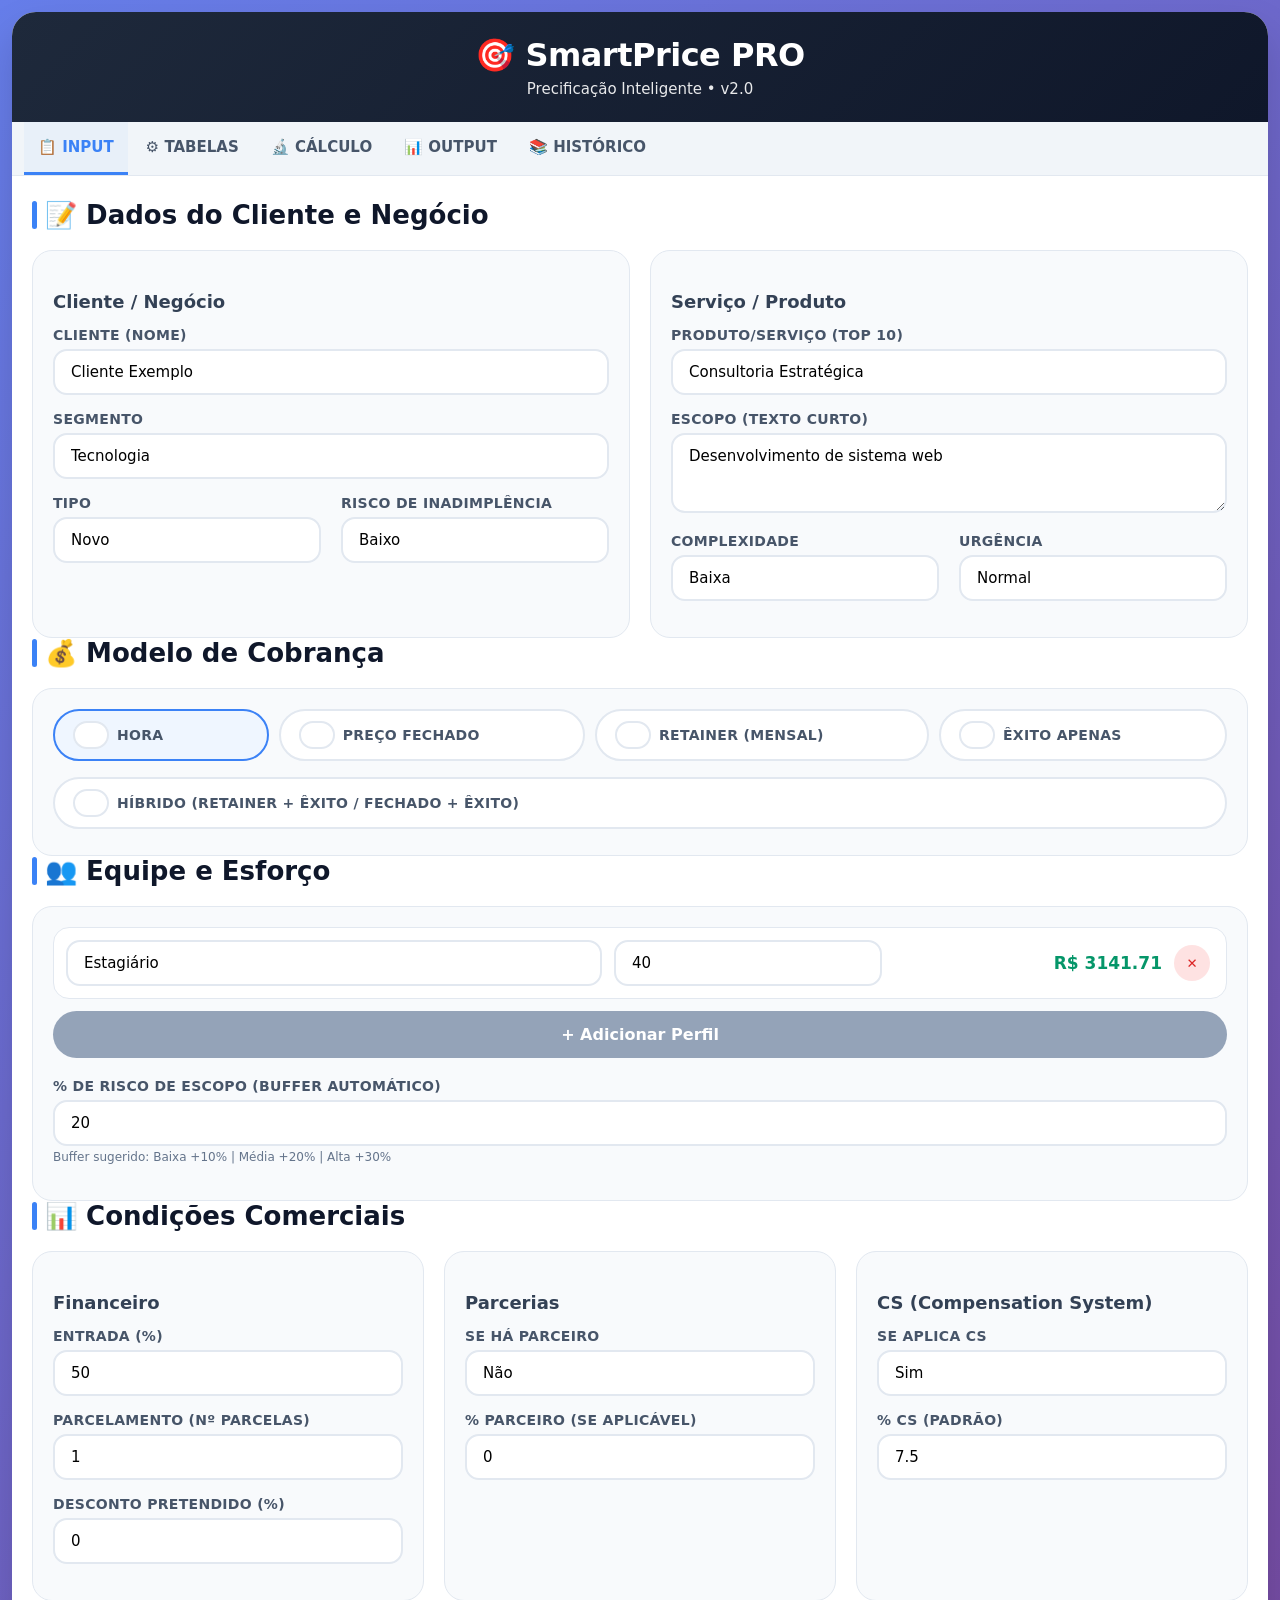
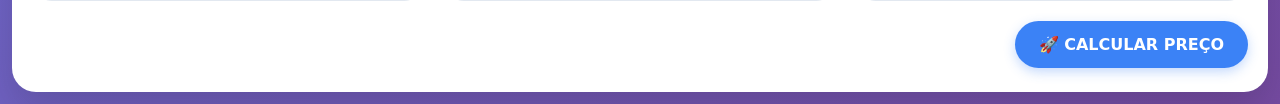
==== tela.html @ 0d385e38 "asasadaf" ====
<!DOCTYPE html>
<html lang="pt-BR">
<head>
    <meta charset="UTF-8">
    <meta name="viewport" content="width=device-width, initial-scale=1.0, maximum-scale=1.0, user-scalable=yes">
    <title>SmartPrice - Precificação Inteligente</title>
    <style>
        * {
            margin: 0;
            padding: 0;
            box-sizing: border-box;
            font-family: 'Segoe UI', Roboto, system-ui, sans-serif;
        }

        body {
            background: linear-gradient(135deg, #667eea 0%, #764ba2 100%);
            min-height: 100vh;
            padding: 12px;
        }

        .container {
            max-width: 1400px;
            margin: 0 auto;
            background: white;
            border-radius: 24px;
            box-shadow: 0 20px 40px rgba(0,0,0,0.15);
            overflow: hidden;
        }

        .header {
            background: linear-gradient(135deg, #1e293b 0%, #0f172a 100%);
            color: white;
            padding: 24px 20px;
            text-align: center;
        }

        .header h1 {
            font-size: clamp(22px, 6vw, 32px);
            font-weight: 700;
            margin-bottom: 6px;
            letter-spacing: -0.5px;
        }

        .header p {
            font-size: clamp(13px, 4vw, 15px);
            opacity: 0.9;
        }

        .tabs {
            display: flex;
            background: #f1f5f9;
            padding: 0 12px;
            gap: 4px;
            overflow-x: auto;
            scrollbar-width: none;
            white-space: nowrap;
            -webkit-overflow-scrolling: touch;
            border-bottom: 1px solid #e2e8f0;
        }

        .tabs::-webkit-scrollbar {
            display: none;
        }

        .tab {
            padding: 16px 14px;
            background: transparent;
            border: none;
            cursor: pointer;
            font-weight: 600;
            color: #475569;
            font-size: clamp(13px, 3.8vw, 15px);
            transition: all 0.2s;
            border-bottom: 3px solid transparent;
            flex: 0 0 auto;
        }

        .tab.active {
            color: #3b82f6;
            border-bottom-color: #3b82f6;
            background: rgba(59, 130, 246, 0.05);
        }

        .tab-content {
            display: none;
            padding: 24px 20px;
        }

        .tab-content.active {
            display: block;
            animation: fade 0.3s ease;
        }

        @keyframes fade {
            from { opacity: 0; transform: translateY(5px); }
            to { opacity: 1; transform: translateY(0); }
        }

        h2 {
            color: #0f172a;
            font-size: clamp(20px, 5.5vw, 26px);
            font-weight: 700;
            margin-bottom: 20px;
            display: flex;
            align-items: center;
            gap: 8px;
        }

        h2::before {
            content: '';
            width: 5px;
            height: 28px;
            background: #3b82f6;
            border-radius: 4px;
            display: inline-block;
        }

        h3 {
            color: #334155;
            font-size: clamp(16px, 4.5vw, 18px);
            font-weight: 600;
            margin: 20px 0 15px;
        }

        .grid-2, .grid-3, .grid-4 {
            display: grid;
            gap: 20px;
        }

        .grid-2 { grid-template-columns: 1fr; }
        .grid-3 { grid-template-columns: 1fr; }
        .grid-4 { grid-template-columns: 1fr; }

        @media (min-width: 640px) {
            .grid-2 { grid-template-columns: repeat(2, 1fr); }
        }
        
        @media (min-width: 768px) {
            .grid-3 { grid-template-columns: repeat(3, 1fr); }
            .grid-4 { grid-template-columns: repeat(4, 1fr); }
        }

        .card {
            background: #f8fafc;
            border-radius: 20px;
            padding: 20px;
            border: 1px solid #e2e8f0;
            transition: all 0.2s;
        }

        .card:hover {
            border-color: #3b82f6;
            box-shadow: 0 4px 12px rgba(0,0,0,0.05);
        }

        .form-group {
            margin-bottom: 16px;
        }

        label {
            display: block;
            margin-bottom: 6px;
            font-weight: 600;
            color: #475569;
            font-size: clamp(12px, 3.5vw, 14px);
            text-transform: uppercase;
            letter-spacing: 0.3px;
        }

        input, select, textarea {
            width: 100%;
            padding: 12px 16px;
            border: 2px solid #e2e8f0;
            border-radius: 14px;
            font-size: clamp(14px, 4vw, 15px);
            background: white;
            transition: all 0.2s;
            -webkit-appearance: none;
        }

        input:focus, select:focus, textarea:focus {
            outline: none;
            border-color: #3b82f6;
            box-shadow: 0 0 0 3px rgba(59, 130, 246, 0.1);
        }

        textarea {
            min-height: 80px;
            resize: vertical;
        }

        .radio-group {
            display: flex;
            flex-direction: column;
            gap: 10px;
        }

        @media (min-width: 480px) {
            .radio-group {
                flex-direction: row;
                flex-wrap: wrap;
            }
        }

        .radio-option {
            background: white;
            border: 2px solid #e2e8f0;
            border-radius: 30px;
            padding: 10px 18px;
            display: flex;
            align-items: center;
            gap: 8px;
            cursor: pointer;
            transition: all 0.2s;
            flex: 1 1 auto;
        }

        .radio-option.selected {
            border-color: #3b82f6;
            background: #eff6ff;
        }

        .radio-option input[type="radio"] {
            width: auto;
            margin: 0;
            accent-color: #3b82f6;
        }

        .btn {
            padding: 14px 24px;
            border: none;
            border-radius: 30px;
            cursor: pointer;
            font-weight: 600;
            font-size: clamp(14px, 4vw, 16px);
            transition: all 0.2s;
            display: inline-flex;
            align-items: center;
            justify-content: center;
            gap: 8px;
            width: 100%;
            margin-bottom: 8px;
        }

        @media (min-width: 480px) {
            .btn {
                width: auto;
                margin-bottom: 0;
            }
        }

        .btn-primary {
            background: #3b82f6;
            color: white;
            box-shadow: 0 4px 12px rgba(59, 130, 246, 0.3);
        }

        .btn-primary:hover {
            background: #2563eb;
            transform: translateY(-2px);
        }

        .btn-secondary {
            background: #94a3b8;
            color: white;
        }

        .btn-success {
            background: #10b981;
            color: white;
        }

        .btn-danger {
            background: #ef4444;
            color: white;
        }

        .btn-warning {
            background: #f59e0b;
            color: white;
        }

        .perfil-row {
            background: white;
            border-radius: 16px;
            padding: 16px;
            margin-bottom: 12px;
            border: 1px solid #e2e8f0;
            display: grid;
            grid-template-columns: 1fr;
            gap: 12px;
            position: relative;
        }

        @media (min-width: 480px) {
            .perfil-row {
                grid-template-columns: 2fr 1fr 1fr 40px;
                align-items: center;
                padding: 12px;
            }
        }

        .perfil-row select,
        .perfil-row input {
            width: 100%;
        }

        .custo-previsto {
            font-weight: 700;
            color: #059669;
            text-align: right;
            font-size: clamp(15px, 4.2vw, 17px);
            padding: 8px 0;
        }

        .remove-btn {
            position: absolute;
            top: 12px;
            right: 12px;
            width: 36px;
            height: 36px;
            border-radius: 18px;
            background: #fee2e2;
            color: #dc2626;
            border: none;
            font-weight: bold;
            cursor: pointer;
        }

        @media (min-width: 480px) {
            .remove-btn {
                position: static;
                width: 36px;
                height: 36px;
            }
        }

        .price-grid {
            display: grid;
            grid-template-columns: 1fr;
            gap: 16px;
            margin: 20px 0;
        }

        @media (min-width: 480px) {
            .price-grid {
                grid-template-columns: repeat(3, 1fr);
            }
        }

        .price-box {
            background: linear-gradient(135deg, #f8fafc 0%, #f1f5f9 100%);
            border-radius: 20px;
            padding: 24px 16px;
            text-align: center;
            border: 1px solid #e2e8f0;
            position: relative;
            overflow: hidden;
        }

        .price-box::before {
            content: '';
            position: absolute;
            top: 0;
            left: 0;
            right: 0;
            height: 4px;
        }

        .price-box.piso::before { background: #ef4444; }
        .price-box.alvo::before { background: #3b82f6; }
        .price-box.premium::before { background: #f59e0b; }

        .price-box h4 {
            color: #64748b;
            font-size: clamp(13px, 3.8vw, 15px);
            text-transform: uppercase;
            letter-spacing: 1px;
            margin-bottom: 12px;
        }

        .price-box .price {
            font-size: clamp(28px, 7vw, 38px);
            font-weight: 800;
            color: #0f172a;
            line-height: 1.2;
        }

        .alert {
            padding: 14px 16px;
            border-radius: 14px;
            margin-bottom: 12px;
            font-weight: 500;
            font-size: clamp(13px, 3.8vw, 14px);
            display: flex;
            align-items: center;
            gap: 10px;
        }

        .alert-critical {
            background: #fee2e2;
            color: #b91c1c;
            border-left: 4px solid #dc2626;
        }

        .alert-warning {
            background: #ffedd5;
            color: #9a3412;
            border-left: 4px solid #f97316;
        }

        .alert-success {
            background: #dcfce7;
            color: #166534;
            border-left: 4px solid #22c55e;
        }

        .table-responsive {
            overflow-x: auto;
            margin: 0 -4px;
            padding: 4px;
            -webkit-overflow-scrolling: touch;
        }

        table {
            width: 100%;
            border-collapse: collapse;
            background: white;
            border-radius: 16px;
            overflow: hidden;
            box-shadow: 0 2px 8px rgba(0,0,0,0.05);
        }

        th {
            background: #1e293b;
            color: white;
            padding: 14px 12px;
            font-weight: 600;
            font-size: clamp(12px, 3.5vw, 14px);
            text-align: left;
        }

        td {
            padding: 12px;
            border-bottom: 1px solid #e2e8f0;
            font-size: clamp(13px, 3.8vw, 14px);
        }

        .badge {
            display: inline-block;
            padding: 4px 10px;
            border-radius: 30px;
            font-size: 11px;
            font-weight: 700;
            text-transform: uppercase;
        }

        .badge-success { background: #d1fae5; color: #065f46; }
        .badge-warning { background: #fed7aa; color: #92400e; }
        .badge-danger { background: #fee2e2; color: #b91c1c; }

        .modal {
            display: none;
            position: fixed;
            top: 0;
            left: 0;
            width: 100%;
            height: 100%;
            background: rgba(0,0,0,0.5);
            z-index: 1000;
            justify-content: center;
            align-items: center;
            padding: 16px;
        }

        .modal.active {
            display: flex;
        }

        .modal-content {
            background: white;
            border-radius: 24px;
            padding: 24px;
            max-width: 500px;
            width: 100%;
            max-height: 90vh;
            overflow-y: auto;
        }

        .modal-header {
            display: flex;
            justify-content: space-between;
            align-items: center;
            margin-bottom: 20px;
        }

        .modal-close {
            background: none;
            border: none;
            font-size: 28px;
            cursor: pointer;
            color: #64748b;
        }

        .historico-item {
            background: #f8fafc;
            border-radius: 16px;
            padding: 16px;
            margin-bottom: 12px;
            border: 1px solid #e2e8f0;
            cursor: pointer;
            transition: all 0.2s;
        }

        .historico-item:hover {
            border-color: #3b82f6;
            transform: translateX(4px);
        }

        .historico-header {
            display: flex;
            justify-content: space-between;
            align-items: center;
            margin-bottom: 12px;
            flex-wrap: wrap;
            gap: 8px;
        }

        .historico-titulo {
            font-weight: 700;
            font-size: clamp(15px, 4.2vw, 17px);
            color: #0f172a;
        }

        .historico-acoes {
            display: flex;
            gap: 6px;
        }

        .historico-acoes button {
            width: 36px;
            height: 36px;
            border-radius: 18px;
            border: none;
            cursor: pointer;
            font-size: 16px;
        }

        .button-group {
            display: flex;
            flex-direction: column;
            gap: 10px;
            margin-top: 20px;
        }

        @media (min-width: 480px) {
            .button-group {
                flex-direction: row;
                justify-content: flex-end;
            }
        }

        .info-text {
            color: #64748b;
            font-size: 12px;
            margin-top: 4px;
        }

        .mt-4 { margin-top: 20px; }
        .mb-2 { margin-bottom: 10px; }
        .text-center { text-align: center; }
        .text-right { text-align: right; }
    </style>
</head>
<body>
    <div class="container">
        <div class="header">
            <h1>🎯 SmartPrice PRO</h1>
            <p>Precificação Inteligente • v2.0</p>
        </div>

        <div class="tabs">
            <button class="tab active" onclick="showTab('input')">📋 INPUT</button>
            <button class="tab" onclick="showTab('tabelas')">⚙️ TABELAS</button>
            <button class="tab" onclick="showTab('calculo')">🔬 CÁLCULO</button>
            <button class="tab" onclick="showTab('output')">📊 OUTPUT</button>
            <button class="tab" onclick="showTab('historico')">📚 HISTÓRICO</button>
        </div>

        <!-- ABA 1 - INPUT (exatamente como solicitado) -->
        <div id="input" class="tab-content active">
            <h2>📝 Dados do Cliente e Negócio</h2>
            
            <div class="grid-2">
                <div class="card">
                    <h3>Cliente / Negócio</h3>
                    <div class="form-group">
                        <label>Cliente (nome)</label>
                        <input type="text" id="cliente" placeholder="Ex: Empresa XYZ" value="Cliente Exemplo">
                    </div>
                    <div class="form-group">
                        <label>Segmento</label>
                        <select id="segmento">
                            <option value="tecnologia">Tecnologia</option>
                            <option value="varejo">Varejo</option>
                            <option value="industria">Indústria</option>
                            <option value="servicos">Serviços</option>
                            <option value="saude">Saúde</option>
                            <option value="educacao">Educação</option>
                            <option value="financeiro">Financeiro</option>
                            <option value="consultoria">Consultoria</option>
                            <option value="marketing">Marketing</option>
                            <option value="outros">Outros</option>
                        </select>
                    </div>
                    <div class="grid-2">
                        <div class="form-group">
                            <label>Tipo</label>
                            <select id="tipo">
                                <option value="novo">Novo</option>
                                <option value="recorrente">Recorrente</option>
                                <option value="indicacao">Indicação</option>
                            </select>
                        </div>
                        <div class="form-group">
                            <label>Risco de inadimplência</label>
                            <select id="risco">
                                <option value="baixo">Baixo</option>
                                <option value="medio">Médio</option>
                                <option value="alto">Alto</option>
                            </select>
                        </div>
                    </div>
                </div>

                <div class="card">
                    <h3>Serviço / Produto</h3>
                    <div class="form-group">
                        <label>Produto/serviço (Top 10)</label>
                        <select id="produto">
                            <option value="consultoria">Consultoria Estratégica</option>
                            <option value="desenvolvimento">Desenvolvimento de Software</option>
                            <option value="design">Design UX/UI</option>
                            <option value="marketing">Marketing Digital</option>
                            <option value="suporte">Suporte Técnico</option>
                            <option value="treinamento">Treinamento</option>
                            <option value="implementacao">Implementação</option>
                            <option value="manutencao">Manutenção</option>
                            <option value="analise">Análise de Dados</option>
                            <option value="cloud">Cloud Computing</option>
                        </select>
                    </div>
                    <div class="form-group">
                        <label>Escopo (texto curto)</label>
                        <textarea id="escopo" rows="2" placeholder="Descreva o escopo do serviço...">Desenvolvimento de sistema web</textarea>
                    </div>
                    <div class="grid-2">
                        <div class="form-group">
                            <label>Complexidade</label>
                            <select id="complexidade">
                                <option value="baixa">Baixa</option>
                                <option value="media">Média</option>
                                <option value="alta">Alta</option>
                            </select>
                        </div>
                        <div class="form-group">
                            <label>Urgência</label>
                            <select id="urgencia">
                                <option value="normal">Normal</option>
                                <option value="urgente">Urgente</option>
                            </select>
                        </div>
                    </div>
                </div>
            </div>

            <h2>💰 Modelo de Cobrança</h2>
            <div class="card">
                <div class="radio-group" id="modeloCobranca">
                    <label class="radio-option selected">
                        <input type="radio" name="cobranca" value="hora" checked> Hora
                    </label>
                    <label class="radio-option">
                        <input type="radio" name="cobranca" value="fechado"> Preço fechado
                    </label>
                    <label class="radio-option">
                        <input type="radio" name="cobranca" value="retainer"> Retainer (mensal)
                    </label>
                    <label class="radio-option">
                        <input type="radio" name="cobranca" value="exito"> Êxito apenas
                    </label>
                    <label class="radio-option">
                        <input type="radio" name="cobranca" value="hibrido"> Híbrido (Retainer + Êxito / Fechado + Êxito)
                    </label>
                </div>
            </div>

            <h2>👥 Equipe e Esforço</h2>
            <div class="card">
                <div id="perfis-container"></div>
                <button class="btn btn-secondary" onclick="adicionarPerfil()" style="width: 100%;">+ Adicionar Perfil</button>
                
                <div class="form-group mt-4">
                    <label>% de risco de escopo (buffer automático)</label>
                    <input type="number" id="riscoEscopo" value="20" min="0" max="100" step="1">
                    <div class="info-text">Buffer sugerido: Baixa +10% | Média +20% | Alta +30%</div>
                </div>
            </div>

            <h2>📊 Condições Comerciais</h2>
            <div class="grid-3">
                <div class="card">
                    <h3>Financeiro</h3>
                    <div class="form-group">
                        <label>Entrada (%)</label>
                        <input type="number" id="entrada" value="50" min="0" max="100" step="1">
                    </div>
                    <div class="form-group">
                        <label>Parcelamento (nº parcelas)</label>
                        <input type="number" id="parcelas" value="1" min="1" max="24" step="1">
                    </div>
                    <div class="form-group">
                        <label>Desconto pretendido (%)</label>
                        <input type="number" id="desconto" value="0" min="0" max="30" step="0.5">
                    </div>
                </div>

                <div class="card">
                    <h3>Parcerias</h3>
                    <div class="form-group">
                        <label>Se há parceiro</label>
                        <select id="parceiro">
                            <option value="nao">Não</option>
                            <option value="sim">Sim</option>
                        </select>
                    </div>
                    <div class="form-group">
                        <label>% parceiro (se aplicável)</label>
                        <input type="number" id="percParceiro" value="0" min="0" max="50" step="0.5">
                    </div>
                </div>

                <div class="card">
                    <h3>CS (Compensation System)</h3>
                    <div class="form-group">
                        <label>Se aplica CS</label>
                        <select id="aplicaCS">
                            <option value="sim">Sim</option>
                            <option value="nao">Não</option>
                        </select>
                    </div>
                    <div class="form-group">
                        <label>% CS (padrão)</label>
                        <input type="number" id="percCS" value="7.5" min="0" max="20" step="0.1">
                    </div>
                </div>
            </div>

            <div class="button-group">
                <button class="btn btn-primary" onclick="calcular()">🚀 CALCULAR PREÇO</button>
            </div>
        </div>

        <!-- ABA 2 - TABELAS (parâmetros) -->
        <div id="tabelas" class="tab-content">
            <h2>⚙️ Parâmetros da Planilha</h2>
            
            <h3>1) Custo-hora por perfil (fully loaded)</h3>
            <div class="table-responsive">
                <table>
                    <thead>
                        <tr>
                            <th>Perfil</th>
                            <th>Salário</th>
                            <th>Encargos (72%)</th>
                            <th>Benefícios</th>
                            <th>Total Mensal</th>
                            <th>Horas Prod.</th>
                            <th>Overhead/h</th>
                            <th>Custo/hora</th>
                        </tr>
                    </thead>
                    <tbody>
                        <tr>
                            <td>Estagiário</td>
                            <td><input type="number" id="salarioEstag" value="1800" step="100" style="width: 85px;"></td>
                            <td id="encargosEstag">1296</td>
                            <td><input type="number" id="beneficiosEstag" value="400" step="50" style="width: 70px;"></td>
                            <td id="totalMensalEstag">3496</td>
                            <td><input type="number" id="horasEstag" value="140" step="5" style="width: 70px;"></td>
                            <td id="overheadHoraEstag">0</td>
                            <td id="custoHoraEstag">24.97</td>
                        </tr>
                        <tr>
                            <td>Júnior</td>
                            <td><input type="number" id="salarioJr" value="3500" step="100" style="width: 85px;"></td>
                            <td id="encargosJr">2520</td>
                            <td><input type="number" id="beneficiosJr" value="600" step="50" style="width: 70px;"></td>
                            <td id="totalMensalJr">6620</td>
                            <td><input type="number" id="horasJr" value="140" step="5" style="width: 70px;"></td>
                            <td id="overheadHoraJr">0</td>
                            <td id="custoHoraJr">47.29</td>
                        </tr>
                        <tr>
                            <td>Pleno</td>
                            <td><input type="number" id="salarioPl" value="6500" step="100" style="width: 85px;"></td>
                            <td id="encargosPl">4680</td>
                            <td><input type="number" id="beneficiosPl" value="800" step="50" style="width: 70px;"></td>
                            <td id="totalMensalPl">11980</td>
                            <td><input type="number" id="horasPl" value="140" step="5" style="width: 70px;"></td>
                            <td id="overheadHoraPl">0</td>
                            <td id="custoHoraPl">85.57</td>
                        </tr>
                        <tr>
                            <td>Sênior</td>
                            <td><input type="number" id="salarioSr" value="10000" step="100" style="width: 85px;"></td>
                            <td id="encargosSr">7200</td>
                            <td><input type="number" id="beneficiosSr" value="1000" step="50" style="width: 70px;"></td>
                            <td id="totalMensalSr">18200</td>
                            <td><input type="number" id="horasSr" value="140" step="5" style="width: 70px;"></td>
                            <td id="overheadHoraSr">0</td>
                            <td id="custoHoraSr">130.00</td>
                        </tr>
                        <tr>
                            <td>Coordenador</td>
                            <td><input type="number" id="salarioCoord" value="14000" step="100" style="width: 85px;"></td>
                            <td id="encargosCoord">10080</td>
                            <td><input type="number" id="beneficiosCoord" value="1200" step="50" style="width: 70px;"></td>
                            <td id="totalMensalCoord">25280</td>
                            <td><input type="number" id="horasCoord" value="140" step="5" style="width: 70px;"></td>
                            <td id="overheadHoraCoord">0</td>
                            <td id="custoHoraCoord">180.57</td>
                        </tr>
                        <tr>
                            <td>Sócio</td>
                            <td><input type="number" id="salarioSocio" value="20000" step="100" style="width: 85px;"></td>
                            <td id="encargosSocio">14400</td>
                            <td><input type="number" id="beneficiosSocio" value="1500" step="50" style="width: 70px;"></td>
                            <td id="totalMensalSocio">35900</td>
                            <td><input type="number" id="horasSocio" value="140" step="5" style="width: 70px;"></td>
                            <td id="overheadHoraSocio">0</td>
                            <td id="custoHoraSocio">256.43</td>
                        </tr>
                    </tbody>
                </table>
            </div>

            <div class="grid-2">
                <div class="card">
                    <h3>2) Margens-alvo por tipo de cobrança</h3>
                    <table>
                        <tr><td>Hora</td><td><input type="number" id="margemHora" value="55" min="30" max="80" step="1">%</td></tr>
                        <tr><td>Preço fechado</td><td><input type="number" id="margemFechado" value="47" min="30" max="80" step="1">%</td></tr>
                        <tr><td>Retainer (mensal)</td><td><input type="number" id="margemRetainer" value="52" min="30" max="80" step="1">%</td></tr>
                        <tr><td>Êxito apenas</td><td><input type="number" id="margemExito" value="65" min="40" max="90" step="1">%</td></tr>
                        <tr><td>Híbrido</td><td><input type="number" id="margemHibrido" value="50" min="30" max="80" step="1">%</td></tr>
                    </table>
                </div>

                <div class="card">
                    <h3>3) Impostos / taxas</h3>
                    <div class="form-group">
                        <label>Regime tributário</label>
                        <select id="regimeTributario">
                            <option value="lucro_presumido">Lucro Presumido</option>
                            <option value="lucro_real">Lucro Real</option>
                            <option value="simples">Simples Nacional</option>
                        </select>
                    </div>
                    <div class="form-group">
                        <label>% médio de impostos sobre receita</label>
                        <input type="number" id="impostos" value="11.33" step="0.01">
                    </div>
                    <div class="form-group">
                        <label>Taxa de parcelamento (% ao mês)</label>
                        <input type="number" id="taxaParcelamento" value="1" step="0.1">
                    </div>
                </div>
            </div>

            <div class="grid-2">
                <div class="card">
                    <h3>4) CS (Compensation System)</h3>
                    <div class="form-group">
                        <label>Percentual padrão CS</label>
                        <input type="number" id="csPadrao" value="7.5" step="0.1">%
                    </div>
                    <div class="form-group">
                        <label>Base do CS</label>
                        <select id="baseCS">
                            <option value="liquido">Somente sobre recebimento líquido</option>
                            <option value="bruto">Sobre valor bruto</option>
                        </select>
                    </div>
                </div>

                <div class="card">
                    <h3>5) Buffers automáticos</h3>
                    <div class="grid-2">
                        <div>
                            <label>Complexidade Baixa</label>
                            <input type="number" id="bufferBaixa" value="10" step="1">%
                        </div>
                        <div>
                            <label>Complexidade Média</label>
                            <input type="number" id="bufferMedia" value="20" step="1">%
                        </div>
                        <div>
                            <label>Complexidade Alta</label>
                            <input type="number" id="bufferAlta" value="30" step="1">%
                        </div>
                        <div>
                            <label>Urgência Normal</label>
                            <input type="number" id="bufferNormal" value="0" step="1">%
                        </div>
                        <div>
                            <label>Urgência Urgente</label>
                            <input type="number" id="bufferUrgente" value="20" step="1">%
                        </div>
                    </div>
                </div>
            </div>

            <div class="card">
                <h3>Overhead</h3>
                <div class="grid-2">
                    <div class="form-group">
                        <label>Overhead mensal total (R$)</label>
                        <input type="number" id="overheadTotal" value="45000" step="1000">
                    </div>
                    <div class="form-group">
                        <label>Total horas produtivas/mês</label>
                        <input type="number" id="horasTotais" value="840" step="10">
                    </div>
                </div>
                <div class="info-text">Overhead por hora: R$ <span id="overheadPorHora">53.57</span></div>
            </div>
        </div>

        <!-- ABA 3 - CÁLCULO (memória transparente) -->
        <div id="calculo" class="tab-content">
            <h2>🔬 Memória de Cálculo</h2>
            
            <div class="table-responsive">
                <table>
                    <thead>
                        <tr>
                            <th>Perfil</th>
                            <th>Horas</th>
                            <th>Custo/h</th>
                            <th>Subtotal</th>
                            <th>Buffer</th>
                            <th>Total c/ buffer</th>
                        </tr>
                    </thead>
                    <tbody id="corpo-calculo"></tbody>
                    <tfoot>
                        <tr>
                            <td colspan="5"><strong>Total Mão de Obra</strong></td>
                            <td id="total-mao-obra">R$ 0,00</td>
                        </tr>
                        <tr>
                            <td colspan="5"><strong>Overhead</strong></td>
                            <td id="total-overhead">R$ 0,00</td>
                        </tr>
                        <tr>
                            <td colspan="5"><strong>Subtotal</strong></td>
                            <td id="subtotal-geral">R$ 0,00</td>
                        </tr>
                    </tfoot>
                </table>
            </div>

            <div class="card mt-4">
                <h3>Composição do Preço</h3>
                <table>
                    <tr><td>Custo total (MO + Overhead):</td><td id="composicao-custo">R$ 0,00</td></tr>
                    <tr><td>Impostos (11.33%):</td><td id="composicao-impostos">R$ 0,00</td></tr>
                    <tr><td>CS (7.5%):</td><td id="composicao-cs">R$ 0,00</td></tr>
                    <tr><td>Parceiro (0%):</td><td id="composicao-parceiro">R$ 0,00</td></tr>
                    <tr><td><strong>Base de Cálculo:</strong></td><td id="composicao-base">R$ 0,00</td></tr>
                    <tr><td>Margem Alvo (55%):</td><td id="composicao-margem">R$ 0,00</td></tr>
                </table>
            </div>
        </div>

        <!-- ABA 4 - OUTPUT (resultados e alertas) -->
        <div id="output" class="tab-content">
            <h2>📊 Resultado da Proposta</h2>
            
            <div class="price-grid">
                <div class="price-box piso">
                    <h4>PREÇO PISO</h4>
                    <div class="price" id="preco-piso">R$ 0,00</div>
                    <small>Não vender abaixo</small>
                </div>
                <div class="price-box alvo">
                    <h4>PREÇO ALVO</h4>
                    <div class="price" id="preco-alvo">R$ 0,00</div>
                    <small>Recomendado</small>
                </div>
                <div class="price-box premium">
                    <h4>PREÇO PREMIUM</h4>
                    <div class="price" id="preco-premium">R$ 0,00</div>
                    <small>Valor/urgência/risco</small>
                </div>
            </div>

            <div class="grid-2">
                <div class="card">
                    <h3>Detalhamento</h3>
                    <table>
                        <tr><td>Custo total estimado:</td><td id="output-custo">R$ 0,00</td></tr>
                        <tr><td>Impostos estimados:</td><td id="output-impostos">R$ 0,00</td></tr>
                        <tr><td>CS estimado:</td><td id="output-cs">R$ 0,00</td></tr>
                        <tr><td>Margem (R$):</td><td id="output-margem-valor">R$ 0,00</td></tr>
                        <tr><td>Margem (%):</td><td id="output-margem-pct">0%</td></tr>
                    </table>
                </div>

                <div class="card">
                    <h3>Parcelamento / Regras</h3>
                    <table>
                        <tr><td>Entrada (50%):</td><td id="output-entrada">R$ 0,00</td></tr>
                        <tr><td>Parcelas:</td><td id="output-parcelas">1x R$ 0,00</td></tr>
                        <tr><td>Total c/ juros (1% a.m.):</td><td id="output-total-juros">R$ 0,00</td></tr>
                    </table>
                </div>
            </div>

            <div class="card">
                <h3>⚠️ Alertas Automáticos</h3>
                <div id="alertas-container"></div>
            </div>

            <div class="button-group">
                <button class="btn btn-success" onclick="salvarHistorico()">💾 Salvar no Histórico</button>
            </div>
        </div>

        <!-- ABA 5 - HISTÓRICO -->
        <div id="historico" class="tab-content">
            <h2>📚 Histórico de Simulações</h2>
            
            <div class="card">
                <div class="grid-2">
                    <div class="form-group">
                        <label>Filtrar por cliente</label>
                        <input type="text" id="filtroCliente" placeholder="Digite o nome...">
                    </div>
                    <div class="form-group">
                        <label>Ordenar por</label>
                        <select id="ordenarPor">
                            <option value="data">Data</option>
                            <option value="cliente">Cliente</option>
                            <option value="preco">Preço</option>
                            <option value="margem">Margem</option>
                        </select>
                    </div>
                </div>
                
                <div id="historico-lista"></div>
                
                <div class="button-group">
                    <button class="btn btn-secondary" onclick="exportarHistorico()">📤 Exportar Histórico</button>
                </div>
            </div>
        </div>
    </div>

    <!-- Modal de Edição -->
    <div id="modalEdicao" class="modal">
        <div class="modal-content">
            <div class="modal-header">
                <h3>Opções da Simulação</h3>
                <button class="modal-close" onclick="fecharModal()">&times;</button>
            </div>
            <div class="modal-body" id="modal-conteudo"></div>
        </div>
    </div>

<script>
    // ========== SISTEMA DE PRECIFICAÇÃO ==========
    // Conforme regras de negócio do cliente
    
    let historico = JSON.parse(localStorage.getItem('historicoSmartPrice') || '[]');
    let indiceEditando = -1; // Índice real do item em edição

    // Funções de UI
    function showTab(tabName) {
        document.querySelectorAll('.tab').forEach(tab => tab.classList.remove('active'));
        document.querySelectorAll('.tab-content').forEach(content => content.classList.remove('active'));
        
        document.querySelector(`[onclick="showTab('${tabName}')"]`).classList.add('active');
        document.getElementById(tabName).classList.add('active');
        
        if (tabName === 'historico') atualizarHistorico();
        window.scrollTo({ top: 0, behavior: 'smooth' });
    }

    // Gerenciamento de Perfis
    function adicionarPerfil() {
        const container = document.getElementById('perfis-container');
        const div = document.createElement('div');
        div.className = 'perfil-row';
        div.innerHTML = `
            <select class="perfil">
                <option value="estag">Estagiário</option>
                <option value="jr">Júnior</option>
                <option value="pl">Pleno</option>
                <option value="sr">Sênior</option>
                <option value="coord">Coordenador</option>
                <option value="socio">Sócio</option>
            </select>
            <input type="number" class="horas" value="40" min="0" step="1" placeholder="Horas">
            <span class="custo-previsto">R$ 0,00</span>
            <button class="remove-btn" onclick="removerPerfil(this)">✕</button>
        `;
        container.appendChild(div);
        atualizarCustoPrevisto(div);
        
        div.querySelector('.horas').addEventListener('input', () => atualizarCustoPrevisto(div));
        div.querySelector('.perfil').addEventListener('change', () => atualizarCustoPrevisto(div));
    }

    function removerPerfil(botao) {
        if (document.querySelectorAll('.perfil-row').length > 1) {
            botao.parentElement.remove();
        } else {
            alert('Mantenha pelo menos um perfil na equipe');
        }
    }

    // Cálculo de custos
    function getCustoHora(perfil) {
        const salario = parseFloat(document.getElementById(`salario${perfil}`)?.value) || 0;
        const beneficios = parseFloat(document.getElementById(`beneficios${perfil}`)?.value) || 0;
        const horas = parseFloat(document.getElementById(`horas${perfil}`)?.value) || 140;
        
        const encargos = salario * 0.72;
        const custoTotalMensal = salario + encargos + beneficios;
        
        const overheadTotal = parseFloat(document.getElementById('overheadTotal')?.value) || 45000;
        const horasTotais = parseFloat(document.getElementById('horasTotais')?.value) || 840;
        const overheadHora = overheadTotal / horasTotais;
        
        return (custoTotalMensal / horas) + overheadHora;
    }

    function atualizarCustoPrevisto(div) {
        const select = div.querySelector('.perfil');
        const horas = parseFloat(div.querySelector('.horas').value) || 0;
        const perfil = select.value;
        
        const perfilId = perfil.charAt(0).toUpperCase() + perfil.slice(1);
        const custoHora = getCustoHora(perfilId);
        const custoTotal = custoHora * horas;
        
        div.querySelector('.custo-previsto').textContent = `R$ ${custoTotal.toFixed(2)}`;
    }

    function calcularBuffer() {
        const complexidade = document.getElementById('complexidade').value;
        const urgencia = document.getElementById('urgencia').value;
        
        const buffers = {
            complexidade: {
                baixa: parseFloat(document.getElementById('bufferBaixa')?.value) || 10,
                media: parseFloat(document.getElementById('bufferMedia')?.value) || 20,
                alta: parseFloat(document.getElementById('bufferAlta')?.value) || 30
            },
            urgencia: {
                normal: parseFloat(document.getElementById('bufferNormal')?.value) || 0,
                urgente: parseFloat(document.getElementById('bufferUrgente')?.value) || 20
            }
        };
        
        return (buffers.complexidade[complexidade] + buffers.urgencia[urgencia]) / 100;
    }

    function coletarDadosInput() {
        const perfis = document.querySelectorAll('.perfil-row');
        const perfisData = [];
        
        perfis.forEach(perfil => {
            const select = perfil.querySelector('.perfil');
            const horas = parseFloat(perfil.querySelector('.horas').value) || 0;
            
            if (horas > 0) {
                perfisData.push({
                    perfil: select.value,
                    perfilNome: select.options[select.selectedIndex].text,
                    horas: horas
                });
            }
        });

        return {
            cliente: document.getElementById('cliente').value,
            segmento: document.getElementById('segmento').value,
            tipo: document.getElementById('tipo').value,
            risco: document.getElementById('risco').value,
            produto: document.getElementById('produto').value,
            escopo: document.getElementById('escopo').value,
            complexidade: document.getElementById('complexidade').value,
            urgencia: document.getElementById('urgencia').value,
            cobranca: document.querySelector('input[name="cobranca"]:checked')?.value || 'hora',
            perfis: perfisData,
            riscoEscopo: parseFloat(document.getElementById('riscoEscopo').value) || 20,
            entrada: parseFloat(document.getElementById('entrada').value) || 50,
            parcelas: parseInt(document.getElementById('parcelas').value) || 1,
            desconto: parseFloat(document.getElementById('desconto').value) || 0,
            parceiro: document.getElementById('parceiro').value,
            percParceiro: parseFloat(document.getElementById('percParceiro').value) || 0,
            aplicaCS: document.getElementById('aplicaCS').value,
            percCS: parseFloat(document.getElementById('percCS').value) || 7.5
        };
    }

    function preencherInputComDados(dados) {
        document.getElementById('cliente').value = dados.cliente || '';
        document.getElementById('segmento').value = dados.segmento || 'tecnologia';
        document.getElementById('tipo').value = dados.tipo || 'novo';
        document.getElementById('risco').value = dados.risco || 'baixo';
        document.getElementById('produto').value = dados.produto || 'consultoria';
        document.getElementById('escopo').value = dados.escopo || '';
        document.getElementById('complexidade').value = dados.complexidade || 'media';
        document.getElementById('urgencia').value = dados.urgencia || 'normal';
        
        const radios = document.getElementsByName('cobranca');
        radios.forEach(radio => {
            if (radio.value === dados.cobranca) {
                radio.checked = true;
                radio.closest('.radio-option').classList.add('selected');
            } else {
                radio.closest('.radio-option').classList.remove('selected');
            }
        });
        
        document.getElementById('riscoEscopo').value = dados.riscoEscopo || 20;
        document.getElementById('entrada').value = dados.entrada || 50;
        document.getElementById('parcelas').value = dados.parcelas || 1;
        document.getElementById('desconto').value = dados.desconto || 0;
        document.getElementById('parceiro').value = dados.parceiro || 'nao';
        document.getElementById('percParceiro').value = dados.percParceiro || 0;
        document.getElementById('aplicaCS').value = dados.aplicaCS || 'sim';
        document.getElementById('percCS').value = dados.percCS || 7.5;
        
        const container = document.getElementById('perfis-container');
        container.innerHTML = '';
        
        if (dados.perfis && dados.perfis.length > 0) {
            dados.perfis.forEach(p => {
                const div = document.createElement('div');
                div.className = 'perfil-row';
                div.innerHTML = `
                    <select class="perfil">
                        <option value="estag" ${p.perfil === 'estag' ? 'selected' : ''}>Estagiário</option>
                        <option value="jr" ${p.perfil === 'jr' ? 'selected' : ''}>Júnior</option>
                        <option value="pl" ${p.perfil === 'pl' ? 'selected' : ''}>Pleno</option>
                        <option value="sr" ${p.perfil === 'sr' ? 'selected' : ''}>Sênior</option>
                        <option value="coord" ${p.perfil === 'coord' ? 'selected' : ''}>Coordenador</option>
                        <option value="socio" ${p.perfil === 'socio' ? 'selected' : ''}>Sócio</option>
                    </select>
                    <input type="number" class="horas" value="${p.horas}" min="0" step="1" placeholder="Horas">
                    <span class="custo-previsto">R$ 0,00</span>
                    <button class="remove-btn" onclick="removerPerfil(this)">✕</button>
                `;
                container.appendChild(div);
                
                div.querySelector('.horas').addEventListener('input', () => atualizarCustoPrevisto(div));
                div.querySelector('.perfil').addEventListener('change', () => atualizarCustoPrevisto(div));
                atualizarCustoPrevisto(div);
            });
        } else {
            adicionarPerfil();
        }
    }

    function calcular() {
        try {
            const perfis = document.querySelectorAll('.perfil-row');
            let custoTotal = 0;
            let detalhamento = [];
            
            perfis.forEach(perfil => {
                const select = perfil.querySelector('.perfil');
                const horas = parseFloat(perfil.querySelector('.horas').value) || 0;
                
                if (horas > 0) {
                    const perfilNome = select.options[select.selectedIndex].text;
                    const perfilValue = select.value;
                    const perfilId = perfilValue.charAt(0).toUpperCase() + perfilValue.slice(1);
                    const custoHora = getCustoHora(perfilId);
                    const custo = custoHora * horas;
                    
                    custoTotal += custo;
                    detalhamento.push({ perfil: perfilNome, horas, custoHora, custo });
                }
            });

            const buffer = calcularBuffer();
            const custoComBuffer = custoTotal * (1 + buffer);

            const overheadTotal = parseFloat(document.getElementById('overheadTotal')?.value) || 45000;

            const percImpostos = parseFloat(document.getElementById('impostos')?.value) || 11.33;
            const impostos = custoComBuffer * (percImpostos / 100);

            const aplicaCS = document.getElementById('aplicaCS')?.value === 'sim';
            const percCS = aplicaCS ? (parseFloat(document.getElementById('percCS')?.value) || 7.5) : 0;
            const cs = custoComBuffer * (percCS / 100);

            const temParceiro = document.getElementById('parceiro')?.value === 'sim';
            const percParceiro = temParceiro ? (parseFloat(document.getElementById('percParceiro')?.value) || 0) : 0;
            const parceiro = custoComBuffer * (percParceiro / 100);

            const tipoCobranca = document.querySelector('input[name="cobranca"]:checked')?.value || 'hora';
            const margens = {
                hora: parseFloat(document.getElementById('margemHora')?.value) || 55,
                fechado: parseFloat(document.getElementById('margemFechado')?.value) || 47,
                retainer: parseFloat(document.getElementById('margemRetainer')?.value) || 52,
                exito: parseFloat(document.getElementById('margemExito')?.value) || 65,
                hibrido: parseFloat(document.getElementById('margemHibrido')?.value) || 50
            };
            
            const margemAlvo = margens[tipoCobranca] / 100;
            const custoBase = custoComBuffer + impostos + cs + parceiro;

            const precoPiso = custoBase * (1 + (margemAlvo - 0.15));
            const precoAlvo = custoBase * (1 + margemAlvo);
            const precoPremium = custoBase * (1 + margemAlvo + 0.15);

            const desconto = parseFloat(document.getElementById('desconto').value) || 0;
            const precoComDesconto = precoAlvo * (1 - desconto/100);

            document.getElementById('preco-piso').innerHTML = `R$ ${precoPiso.toFixed(2)}`;
            document.getElementById('preco-alvo').innerHTML = `R$ ${precoAlvo.toFixed(2)}`;
            document.getElementById('preco-premium').innerHTML = `R$ ${precoPremium.toFixed(2)}`;
            
            document.getElementById('output-custo').innerHTML = `R$ ${custoBase.toFixed(2)}`;
            document.getElementById('output-impostos').innerHTML = `R$ ${impostos.toFixed(2)}`;
            document.getElementById('output-cs').innerHTML = `R$ ${cs.toFixed(2)}`;
            document.getElementById('output-margem-valor').innerHTML = `R$ ${(precoAlvo - custoBase).toFixed(2)}`;
            document.getElementById('output-margem-pct').innerHTML = `${((precoAlvo - custoBase) / precoAlvo * 100).toFixed(1)}%`;

            const entradaPct = parseFloat(document.getElementById('entrada').value) || 50;
            const parcelas = parseInt(document.getElementById('parcelas').value) || 1;
            const taxaJuros = parseFloat(document.getElementById('taxaParcelamento').value) || 1;
            
            const valorEntrada = precoAlvo * (entradaPct/100);
            const valorParcelas = (precoAlvo - valorEntrada) / parcelas;
            const valorTotalJuros = precoAlvo * Math.pow(1 + taxaJuros/100, parcelas);
            
            document.getElementById('output-entrada').innerHTML = `R$ ${valorEntrada.toFixed(2)}`;
            document.getElementById('output-parcelas').innerHTML = `${parcelas}x R$ ${valorParcelas.toFixed(2)}`;
            document.getElementById('output-total-juros').innerHTML = `R$ ${valorTotalJuros.toFixed(2)}`;

            const alertas = [];
            
            if (precoComDesconto < precoPiso) {
                alertas.push({ tipo: 'critical', msg: '⚠️ Abaixo do piso' });
            }
            
            if (desconto > 15) {
                alertas.push({ tipo: 'warning', msg: '⚠️ Desconto acima da alçada (máx 15%)' });
            }
            
            if (tipoCobranca === 'exito' && custoBase > precoAlvo * 0.4) {
                alertas.push({ tipo: 'critical', msg: '⚠️ Modelo de êxito sem cobertura de custo' });
            }
            
            if (tipoCobranca === 'retainer' && !document.getElementById('escopo').value) {
                alertas.push({ tipo: 'warning', msg: '⚠️ Escopo sem limites (retainer)' });
            }
            
            if (document.getElementById('risco').value === 'alto') {
                alertas.push({ tipo: 'critical', msg: '⚠️ Risco alto de inadimplência - Exigir entrada maior' });
            }
            
            if (tipoCobranca === 'exito' && entradaPct < 30) {
                alertas.push({ tipo: 'warning', msg: '⚠️ Êxito: Recomendado entrada mínima de 30%' });
            }

            const alertasContainer = document.getElementById('alertas-container');
            alertasContainer.innerHTML = '';
            
            if (alertas.length === 0) {
                alertasContainer.innerHTML = '<div class="alert alert-success">✅ Nenhum alerta identificado</div>';
            } else {
                alertas.forEach(a => {
                    alertasContainer.innerHTML += `<div class="alert alert-${a.tipo === 'critical' ? 'critical' : 'warning'}">${a.msg}</div>`;
                });
            }

            const corpoCalculo = document.getElementById('corpo-calculo');
            corpoCalculo.innerHTML = '';
            
            detalhamento.forEach(item => {
                corpoCalculo.innerHTML += `
                    <tr>
                        <td>${item.perfil}</td>
                        <td>${item.horas}h</td>
                        <td>R$ ${item.custoHora.toFixed(2)}</td>
                        <td>R$ ${item.custo.toFixed(2)}</td>
                        <td>R$ ${(item.custo * buffer).toFixed(2)}</td>
                        <td>R$ ${(item.custo * (1 + buffer)).toFixed(2)}</td>
                    </tr>
                `;
            });

            document.getElementById('total-mao-obra').innerHTML = `R$ ${custoTotal.toFixed(2)}`;
            document.getElementById('total-overhead').innerHTML = `R$ ${overheadTotal.toFixed(2)}`;
            document.getElementById('subtotal-geral').innerHTML = `R$ ${(custoTotal + overheadTotal).toFixed(2)}`;

            document.getElementById('composicao-custo').innerHTML = `R$ ${custoComBuffer.toFixed(2)}`;
            document.getElementById('composicao-impostos').innerHTML = `R$ ${impostos.toFixed(2)}`;
            document.getElementById('composicao-cs').innerHTML = `R$ ${cs.toFixed(2)}`;
            document.getElementById('composicao-parceiro').innerHTML = `R$ ${parceiro.toFixed(2)}`;
            document.getElementById('composicao-base').innerHTML = `R$ ${custoBase.toFixed(2)}`;
            document.getElementById('composicao-margem').innerHTML = `R$ ${(precoAlvo - custoBase).toFixed(2)}`;

            window.ultimoResultado = {
                ...coletarDadosInput(),
                preco: precoAlvo,
                precoPiso: precoPiso,
                precoPremium: precoPremium,
                margem: ((precoAlvo - custoBase) / precoAlvo * 100).toFixed(1),
                data: new Date().toLocaleString('pt-BR')
            };

            showTab('output');

        } catch (error) {
            console.error('Erro:', error);
            alert('Erro ao calcular. Verifique todos os campos.');
        }
    }

    // ========== HISTÓRICO CORRIGIDO ==========
    
    function salvarHistorico() {
        if (window.ultimoResultado) {
            
            if (indiceEditando !== -1) {
                // Atualiza o item existente
                historico[indiceEditando] = window.ultimoResultado;
                alert('✅ Simulação atualizada com sucesso!');
                indiceEditando = -1; // Reseta o índice de edição
            } else {
                // Adiciona novo item
                historico.push(window.ultimoResultado);
                alert('✅ Nova simulação salva com sucesso!');
            }
            
            localStorage.setItem('historicoSmartPrice', JSON.stringify(historico));
            atualizarHistorico();
        }
    }

    function editarItem(indiceReal) {
        const item = historico[indiceReal];
        
        if (item) {
            indiceEditando = indiceReal; // Guarda o índice real
            preencherInputComDados(item);
            showTab('input');
            fecharModal();
            
            setTimeout(() => {
                alert('✏️ Modo edição ativado para: ' + item.cliente);
            }, 100);
        }
    }

    function excluirItem(indiceReal) {
        if (confirm('Tem certeza que deseja excluir esta simulação?')) {
            historico.splice(indiceReal, 1);
            localStorage.setItem('historicoSmartPrice', JSON.stringify(historico));
            atualizarHistorico();
            
            if (indiceEditando === indiceReal) {
                indiceEditando = -1;
            }
            
            fecharModal();
        }
    }

    function abrirModalEdicao(indiceReal) {
        const item = historico[indiceReal];
        if (!item) return;
        
        const modal = document.getElementById('modalEdicao');
        const conteudo = document.getElementById('modal-conteudo');
        
        const riscoClass = item.risco === 'alto' ? 'badge-danger' : item.risco === 'medio' ? 'badge-warning' : 'badge-success';
        const riscoLabel = item.risco === 'alto' ? 'Alto' : item.risco === 'medio' ? 'Médio' : 'Baixo';
        
        conteudo.innerHTML = `
            <p><strong>Cliente:</strong> ${item.cliente}</p>
            <p><strong>Produto:</strong> ${item.produto}</p>
            <p><strong>Preço Alvo:</strong> R$ ${item.preco.toFixed(2)}</p>
            <p><strong>Margem:</strong> ${item.margem}%</p>
            <p><strong>Risco:</strong> <span class="badge ${riscoClass}">${riscoLabel}</span></p>
            <p><strong>Data:</strong> ${item.data}</p>
            <div class="button-group">
                <button class="btn btn-warning" onclick="editarItem(${indiceReal})">✏️ Editar</button>
                <button class="btn btn-danger" onclick="excluirItem(${indiceReal})">🗑️ Excluir</button>
                <button class="btn btn-secondary" onclick="fecharModal()">Fechar</button>
            </div>
        `;
        
        modal.classList.add('active');
    }

    function fecharModal() {
        document.getElementById('modalEdicao').classList.remove('active');
    }

    function atualizarHistorico() {
        const lista = document.getElementById('historico-lista');
        const filtro = document.getElementById('filtroCliente')?.value?.toLowerCase() || '';
        const ordenar = document.getElementById('ordenarPor')?.value || 'data';
        
        // Filtrar
        let indicesFiltrados = [];
        let historicoFiltrado = historico.filter((item, index) => {
            if (item.cliente.toLowerCase().includes(filtro)) {
                indicesFiltrados.push(index);
                return true;
            }
            return false;
        });
        
        // Ordenar (mantendo os índices reais)
        if (ordenar === 'data') {
            historicoFiltrado.sort((a, b) => new Date(b.data) - new Date(a.data));
        } else if (ordenar === 'cliente') {
            historicoFiltrado.sort((a, b) => a.cliente.localeCompare(b.cliente));
        } else if (ordenar === 'preco') {
            historicoFiltrado.sort((a, b) => b.preco - a.preco);
        } else if (ordenar === 'margem') {
            historicoFiltrado.sort((a, b) => b.margem - a.margem);
        }
        
        // Reconstruir lista de índices após ordenação
        const indicesOrdenados = [];
        historicoFiltrado.forEach(item => {
            const indexOriginal = historico.findIndex(h => 
                h.cliente === item.cliente && 
                h.data === item.data && 
                h.preco === item.preco
            );
            if (indexOriginal !== -1) {
                indicesOrdenados.push(indexOriginal);
            }
        });
        
        lista.innerHTML = '';
        
        if (historicoFiltrado.length === 0) {
            lista.innerHTML = '<p class="text-center" style="padding: 40px;">📭 Nenhuma simulação encontrada</p>';
            return;
        }
        
        historicoFiltrado.forEach((item, idx) => {
            const indiceReal = indicesOrdenados[idx];
            const riscoClass = item.risco === 'alto' ? 'badge-danger' : item.risco === 'medio' ? 'badge-warning' : 'badge-success';
            const riscoLabel = item.risco === 'alto' ? 'Alto' : item.risco === 'medio' ? 'Médio' : 'Baixo';
            
            lista.innerHTML += `
                <div class="historico-item" onclick="abrirModalEdicao(${indiceReal})">
                    <div class="historico-header">
                        <span class="historico-titulo">${item.cliente}</span>
                        <div class="historico-acoes" onclick="event.stopPropagation()">
                            <button class="btn-warning" style="background: #f59e0b; color: white; border: none; width: 36px; height: 36px; border-radius: 18px; cursor: pointer;" onclick="editarItem(${indiceReal})">✏️</button>
                            <button class="btn-danger" style="background: #ef4444; color: white; border: none; width: 36px; height: 36px; border-radius: 18px; cursor: pointer;" onclick="excluirItem(${indiceReal})">🗑️</button>
                        </div>
                    </div>
                    <div style="display: grid; grid-template-columns: repeat(auto-fit, minmax(120px, 1fr)); gap: 8px; margin-top: 10px;">
                        <div><small>Produto</small><br><strong>${item.produto}</strong></div>
                        <div><small>Preço</small><br><strong>R$ ${item.preco.toFixed(2)}</strong></div>
                        <div><small>Margem</small><br><strong>${item.margem}%</strong></div>
                        <div><small>Risco</small><br><span class="badge ${riscoClass}">${riscoLabel}</span></div>
                    </div>
                    <div style="font-size: 11px; color: #64748b; margin-top: 8px;">${item.data}</div>
                </div>
            `;
        });
    }

    function exportarHistorico() {
        const dataStr = JSON.stringify(historico, null, 2);
        const dataUri = 'data:application/json;charset=utf-8,'+ encodeURIComponent(dataStr);
        
        const exportFileDefaultName = `historico_precificacao_${new Date().toISOString().split('T')[0]}.json`;
        
        const linkElement = document.createElement('a');
        linkElement.setAttribute('href', dataUri);
        linkElement.setAttribute('download', exportFileDefaultName);
        linkElement.click();
    }

    // Inicialização
    window.onload = function() {
        adicionarPerfil();
        
        document.querySelectorAll('.radio-option').forEach(option => {
            option.addEventListener('click', function() {
                const radio = this.querySelector('input[type="radio"]');
                radio.checked = true;
                document.querySelectorAll('.radio-option').forEach(opt => opt.classList.remove('selected'));
                this.classList.add('selected');
            });
        });
        
        const perfis = ['Estag', 'Jr', 'Pl', 'Sr', 'Coord', 'Socio'];
        perfis.forEach(perfil => {
            const salario = document.getElementById(`salario${perfil}`);
            const beneficios = document.getElementById(`beneficios${perfil}`);
            const horas = document.getElementById(`horas${perfil}`);
            
            const atualizarCusto = () => {
                const s = parseFloat(salario.value) || 0;
                const b = parseFloat(beneficios.value) || 0;
                const h = parseFloat(horas.value) || 140;
                const encargos = s * 0.72;
                const totalMensal = s + encargos + b;
                
                document.getElementById(`encargos${perfil}`).textContent = Math.round(encargos);
                document.getElementById(`totalMensal${perfil}`).textContent = Math.round(totalMensal);
                
                const overheadTotal = parseFloat(document.getElementById('overheadTotal')?.value) || 45000;
                const horasTotais = parseFloat(document.getElementById('horasTotais')?.value) || 840;
                const overheadHora = overheadTotal / horasTotais;
                document.getElementById(`overheadHora${perfil}`).textContent = `R$ ${overheadHora.toFixed(2)}`;
                document.getElementById('overheadPorHora').textContent = overheadHora.toFixed(2);
                
                const custoHora = (totalMensal / h) + overheadHora;
                document.getElementById(`custoHora${perfil}`).textContent = custoHora.toFixed(2);
            };
            
            if (salario) salario.addEventListener('input', atualizarCusto);
            if (beneficios) beneficios.addEventListener('input', atualizarCusto);
            if (horas) horas.addEventListener('input', atualizarCusto);
            atualizarCusto();
        });

        const overheadTotal = document.getElementById('overheadTotal');
        const horasTotais = document.getElementById('horasTotais');
        
        const atualizarOverhead = () => {
            const perfis = ['Estag', 'Jr', 'Pl', 'Sr', 'Coord', 'Socio'];
            perfis.forEach(perfil => {
                const salario = document.getElementById(`salario${perfil}`);
                const beneficios = document.getElementById(`beneficios${perfil}`);
                const horas = document.getElementById(`horas${perfil}`);
                
                const s = parseFloat(salario.value) || 0;
                const b = parseFloat(beneficios.value) || 0;
                const h = parseFloat(horas.value) || 140;
                const encargos = s * 0.72;
                const totalMensal = s + encargos + b;
                
                const overheadTotalVal = parseFloat(overheadTotal.value) || 45000;
                const horasTotaisVal = parseFloat(horasTotais.value) || 840;
                const overheadHora = overheadTotalVal / horasTotaisVal;
                
                document.getElementById(`overheadHora${perfil}`).textContent = `R$ ${overheadHora.toFixed(2)}`;
                document.getElementById('overheadPorHora').textContent = overheadHora.toFixed(2);
                
                const custoHora = (totalMensal / h) + overheadHora;
                document.getElementById(`custoHora${perfil}`).textContent = custoHora.toFixed(2);
            });
        };
        
        overheadTotal.addEventListener('input', atualizarOverhead);
        horasTotais.addEventListener('input', atualizarOverhead);
        
        document.getElementById('filtroCliente').addEventListener('input', atualizarHistorico);
        document.getElementById('ordenarPor').addEventListener('change', atualizarHistorico);
        
        window.addEventListener('click', function(event) {
            const modal = document.getElementById('modalEdicao');
            if (event.target === modal) {
                fecharModal();
            }
        });
        
        atualizarHistorico();
        indiceEditando = -1;
    };
</script>
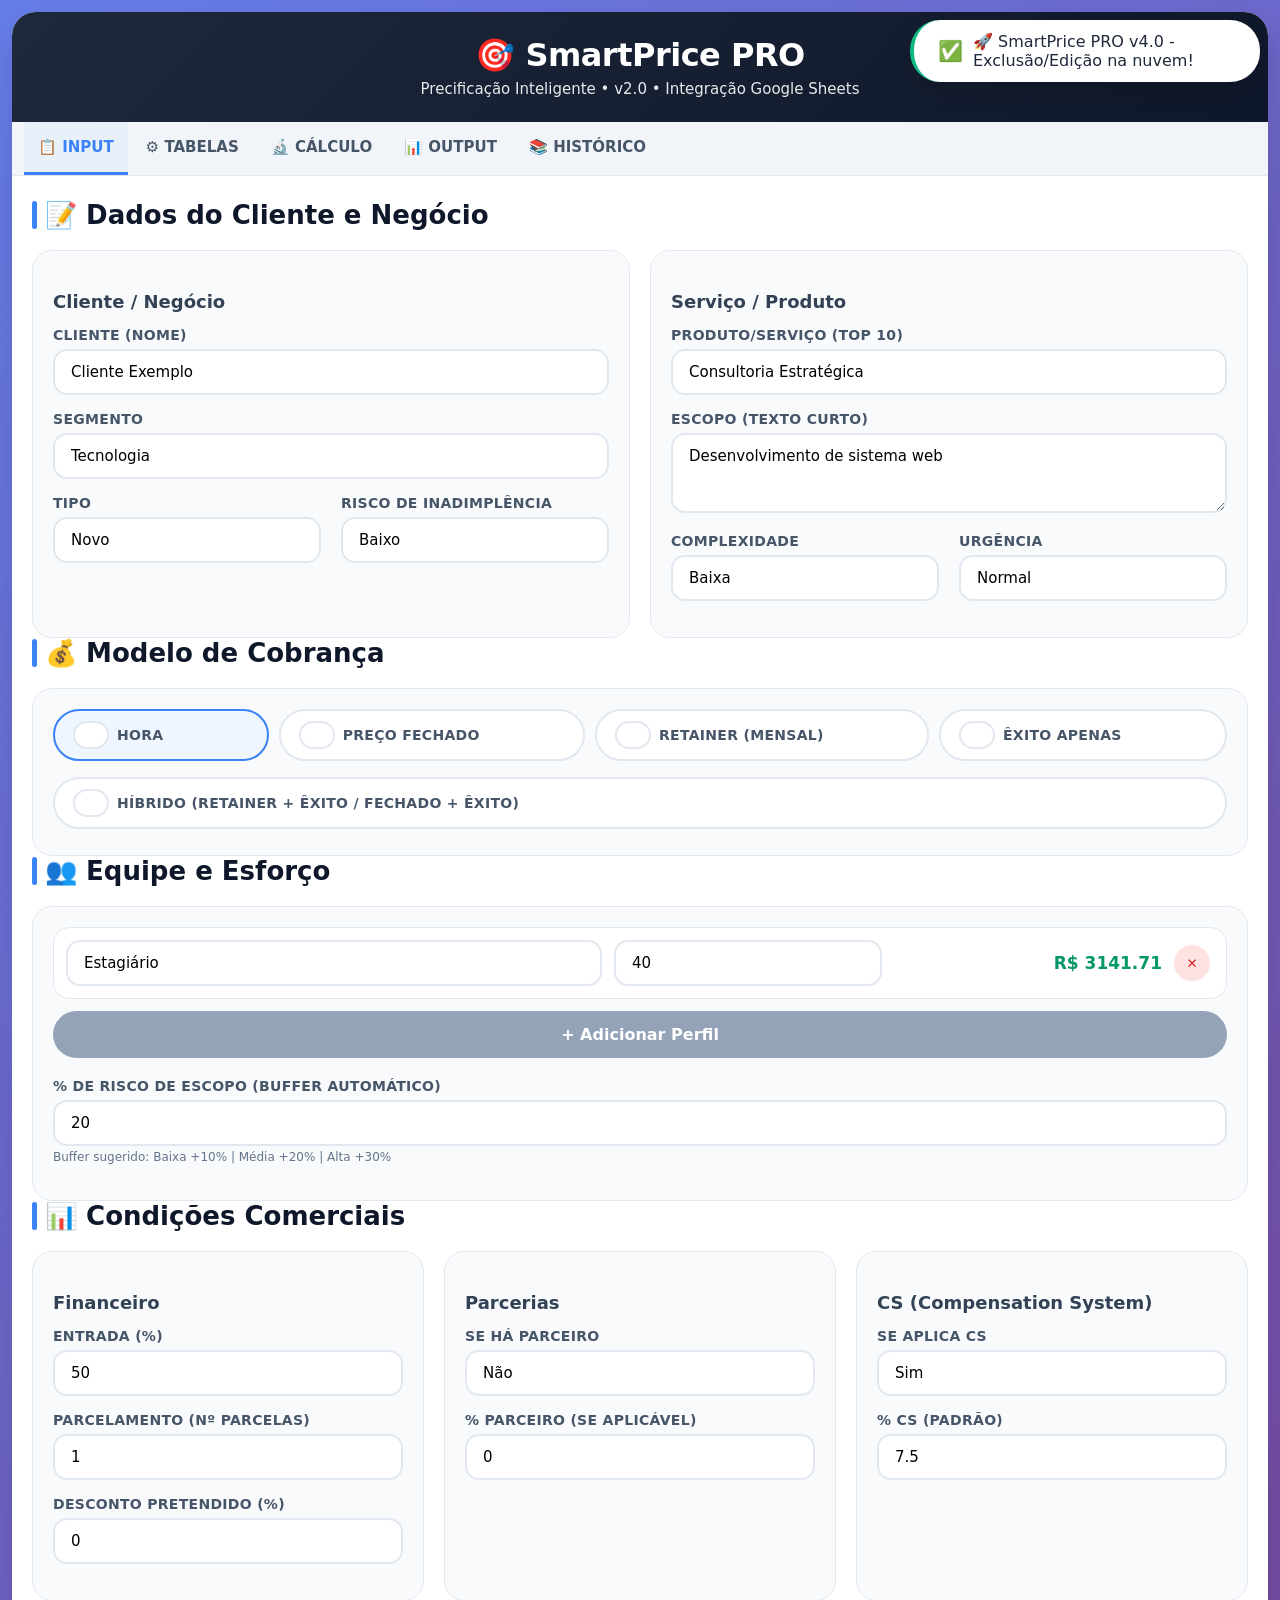
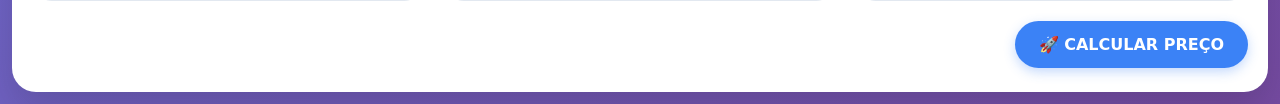
==== commit 303572a5: "asadadcscs" ====
--- a/tela.html
+++ b/tela.html
@@ -5,6 +5,7 @@
     <meta name="viewport" content="width=device-width, initial-scale=1.0, maximum-scale=1.0, user-scalable=yes">
     <title>SmartPrice - Precificação Inteligente</title>
     <style>
+        /* SEU CSS EXISTENTE PERMANECE IGUAL */
         * {
             margin: 0;
             padding: 0;
@@ -570,13 +571,56 @@
         .mb-2 { margin-bottom: 10px; }
         .text-center { text-align: center; }
         .text-right { text-align: right; }
+        
+        /* Estilos para notificações */
+        .toast {
+            position: fixed;
+            top: 20px;
+            right: 20px;
+            background: white;
+            color: #1e293b;
+            padding: 12px 24px;
+            border-radius: 30px;
+            box-shadow: 0 10px 25px rgba(0,0,0,0.1);
+            z-index: 9999;
+            animation: slideIn 0.3s ease;
+            display: flex;
+            align-items: center;
+            gap: 10px;
+            border-left: 4px solid #3b82f6;
+            max-width: 350px;
+        }
+        
+        .toast.success { border-left-color: #10b981; }
+        .toast.error { border-left-color: #ef4444; }
+        .toast.warning { border-left-color: #f59e0b; }
+        
+        @keyframes slideIn {
+            from { transform: translateX(100%); opacity: 0; }
+            to { transform: translateX(0); opacity: 1; }
+        }
+        
+        @keyframes spin {
+            0% { transform: rotate(0deg); }
+            100% { transform: rotate(360deg); }
+        }
+        
+        .spinner {
+            display: inline-block;
+            width: 20px;
+            height: 20px;
+            border: 3px solid rgba(255,255,255,0.3);
+            border-radius: 50%;
+            border-top-color: white;
+            animation: spin 1s ease-in-out infinite;
+        }
     </style>
 </head>
 <body>
     <div class="container">
         <div class="header">
             <h1>🎯 SmartPrice PRO</h1>
-            <p>Precificação Inteligente • v2.0</p>
+            <p>Precificação Inteligente • v2.0 • Integração Google Sheets</p>
         </div>
 
         <div class="tabs">
@@ -1034,7 +1078,7 @@
             </div>
 
             <div class="button-group">
-                <button class="btn btn-success" onclick="salvarHistorico()">💾 Salvar no Histórico</button>
+                <button class="btn btn-success" onclick="salvarHistorico(event)">💾 Salvar no Histórico</button>
             </div>
         </div>
 
@@ -1063,6 +1107,7 @@
                 
                 <div class="button-group">
                     <button class="btn btn-secondary" onclick="exportarHistorico()">📤 Exportar Histórico</button>
+                    <button class="btn btn-primary" onclick="testarConexaoGoogle()">🔌 Testar Google Sheets</button>
                 </div>
             </div>
         </div>
@@ -1080,615 +1125,904 @@
     </div>
 
 <script>
-    // ========== SISTEMA DE PRECIFICAÇÃO ==========
-    // Conforme regras de negócio do cliente
-    
-    let historico = JSON.parse(localStorage.getItem('historicoSmartPrice') || '[]');
-    let indiceEditando = -1; // Índice real do item em edição
-
-    // Funções de UI
-    function showTab(tabName) {
-        document.querySelectorAll('.tab').forEach(tab => tab.classList.remove('active'));
-        document.querySelectorAll('.tab-content').forEach(content => content.classList.remove('active'));
-        
-        document.querySelector(`[onclick="showTab('${tabName}')"]`).classList.add('active');
-        document.getElementById(tabName).classList.add('active');
-        
-        if (tabName === 'historico') atualizarHistorico();
-        window.scrollTo({ top: 0, behavior: 'smooth' });
+// ========== SISTEMA DE PRECIFICAÇÃO SMART PRICE PRO ==========
+// Versão 4.0 - Com exclusão/edição em TODAS as abas via Google Sheets
+
+let historico = JSON.parse(localStorage.getItem('historicoSmartPrice') || '[]');
+let indiceEditando = -1;
+
+// ========== CONFIGURAÇÃO GOOGLE SHEETS ==========
+// SUBSTITUA ESTA URL PELA SUA URL DO GOOGLE APPS SCRIPT
+const GOOGLE_SHEETS_URL = 'https://script.google.com/macros/s/AKfycby6tKiQzL40gS7Qns11oT8fS4DwRq1w1pDUXa1mEZhH_4IqKyq07tzlyUO4fmoyfXV9/exec';
+
+// ========== FUNÇÕES DE NOTIFICAÇÃO ==========
+function mostrarToast(mensagem, tipo = 'success') {
+    const toast = document.createElement('div');
+    toast.className = `toast ${tipo}`;
+    toast.innerHTML = `
+        <span style="font-size: 20px;">${tipo === 'success' ? '✅' : tipo === 'error' ? '❌' : '⚠️'}</span>
+        <span>${mensagem}</span>
+    `;
+    document.body.appendChild(toast);
+    
+    setTimeout(() => {
+        toast.style.animation = 'slideIn 0.3s reverse';
+        setTimeout(() => toast.remove(), 300);
+    }, 3000);
+}
+
+// ========== FUNÇÕES DE UTILIDADE ==========
+function showTab(tabName) {
+    document.querySelectorAll('.tab').forEach(tab => tab.classList.remove('active'));
+    document.querySelectorAll('.tab-content').forEach(content => content.classList.remove('active'));
+    
+    document.querySelector(`[onclick="showTab('${tabName}')"]`).classList.add('active');
+    document.getElementById(tabName).classList.add('active');
+    
+    if (tabName === 'historico') {
+        atualizarHistorico();
     }
-
-    // Gerenciamento de Perfis
-    function adicionarPerfil() {
-        const container = document.getElementById('perfis-container');
-        const div = document.createElement('div');
-        div.className = 'perfil-row';
-        div.innerHTML = `
-            <select class="perfil">
-                <option value="estag">Estagiário</option>
-                <option value="jr">Júnior</option>
-                <option value="pl">Pleno</option>
-                <option value="sr">Sênior</option>
-                <option value="coord">Coordenador</option>
-                <option value="socio">Sócio</option>
-            </select>
-            <input type="number" class="horas" value="40" min="0" step="1" placeholder="Horas">
-            <span class="custo-previsto">R$ 0,00</span>
-            <button class="remove-btn" onclick="removerPerfil(this)">✕</button>
-        `;
-        container.appendChild(div);
-        atualizarCustoPrevisto(div);
-        
-        div.querySelector('.horas').addEventListener('input', () => atualizarCustoPrevisto(div));
-        div.querySelector('.perfil').addEventListener('change', () => atualizarCustoPrevisto(div));
+    window.scrollTo({ top: 0, behavior: 'smooth' });
+}
+
+function fecharModal() {
+    document.getElementById('modalEdicao').classList.remove('active');
+}
+
+// ========== GERENCIAMENTO DE PERFIS ==========
+function adicionarPerfil() {
+    const container = document.getElementById('perfis-container');
+    const div = document.createElement('div');
+    div.className = 'perfil-row';
+    div.innerHTML = `
+        <select class="perfil">
+            <option value="estag">Estagiário</option>
+            <option value="jr">Júnior</option>
+            <option value="pl">Pleno</option>
+            <option value="sr">Sênior</option>
+            <option value="coord">Coordenador</option>
+            <option value="socio">Sócio</option>
+        </select>
+        <input type="number" class="horas" value="40" min="0" step="1" placeholder="Horas">
+        <span class="custo-previsto">R$ 0,00</span>
+        <button class="remove-btn" onclick="removerPerfil(this)">✕</button>
+    `;
+    container.appendChild(div);
+    atualizarCustoPrevisto(div);
+    
+    div.querySelector('.horas').addEventListener('input', () => atualizarCustoPrevisto(div));
+    div.querySelector('.perfil').addEventListener('change', () => atualizarCustoPrevisto(div));
+}
+
+function removerPerfil(botao) {
+    if (document.querySelectorAll('.perfil-row').length > 1) {
+        botao.parentElement.remove();
+    } else {
+        mostrarToast('Mantenha pelo menos um perfil na equipe', 'warning');
     }
-
-    function removerPerfil(botao) {
-        if (document.querySelectorAll('.perfil-row').length > 1) {
-            botao.parentElement.remove();
+}
+
+// ========== CÁLCULO DE CUSTOS ==========
+function getCustoHora(perfil) {
+    const salario = parseFloat(document.getElementById(`salario${perfil}`)?.value) || 0;
+    const beneficios = parseFloat(document.getElementById(`beneficios${perfil}`)?.value) || 0;
+    const horas = parseFloat(document.getElementById(`horas${perfil}`)?.value) || 140;
+    
+    const encargos = salario * 0.72;
+    const custoTotalMensal = salario + encargos + beneficios;
+    
+    const overheadTotal = parseFloat(document.getElementById('overheadTotal')?.value) || 45000;
+    const horasTotais = parseFloat(document.getElementById('horasTotais')?.value) || 840;
+    const overheadHora = overheadTotal / horasTotais;
+    
+    return (custoTotalMensal / horas) + overheadHora;
+}
+
+function atualizarCustoPrevisto(div) {
+    const select = div.querySelector('.perfil');
+    const horas = parseFloat(div.querySelector('.horas').value) || 0;
+    const perfil = select.value;
+    
+    const perfilId = perfil.charAt(0).toUpperCase() + perfil.slice(1);
+    const custoHora = getCustoHora(perfilId);
+    const custoTotal = custoHora * horas;
+    
+    div.querySelector('.custo-previsto').textContent = `R$ ${custoTotal.toFixed(2)}`;
+}
+
+function calcularBuffer() {
+    const complexidade = document.getElementById('complexidade').value;
+    const urgencia = document.getElementById('urgencia').value;
+    
+    const bufferComplexidade = {
+        baixa: parseFloat(document.getElementById('bufferBaixa')?.value) || 10,
+        media: parseFloat(document.getElementById('bufferMedia')?.value) || 20,
+        alta: parseFloat(document.getElementById('bufferAlta')?.value) || 30
+    };
+    
+    const bufferUrgencia = {
+        normal: parseFloat(document.getElementById('bufferNormal')?.value) || 0,
+        urgente: parseFloat(document.getElementById('bufferUrgencia')?.value) || 20
+    };
+    
+    return (bufferComplexidade[complexidade] + bufferUrgencia[urgencia]) / 100;
+}
+
+// ========== COLETA E PREENCHIMENTO DE DADOS ==========
+function coletarDadosInput() {
+    const perfis = document.querySelectorAll('.perfil-row');
+    const perfisData = [];
+    
+    perfis.forEach(perfil => {
+        const select = perfil.querySelector('.perfil');
+        const horas = parseFloat(perfil.querySelector('.horas').value) || 0;
+        
+        if (horas > 0) {
+            perfisData.push({
+                perfil: select.value,
+                perfilNome: select.options[select.selectedIndex].text,
+                horas: horas,
+                custoHora: getCustoHora(select.value.charAt(0).toUpperCase() + select.value.slice(1))
+            });
+        }
+    });
+
+    return {
+        cliente: document.getElementById('cliente').value,
+        segmento: document.getElementById('segmento').value,
+        tipo: document.getElementById('tipo').value,
+        risco: document.getElementById('risco').value,
+        produto: document.getElementById('produto').value,
+        produtoTexto: document.getElementById('produto').options[document.getElementById('produto').selectedIndex].text,
+        escopo: document.getElementById('escopo').value,
+        complexidade: document.getElementById('complexidade').value,
+        urgencia: document.getElementById('urgencia').value,
+        cobranca: document.querySelector('input[name="cobranca"]:checked')?.value || 'hora',
+        cobrancaTexto: document.querySelector('input[name="cobranca"]:checked')?.nextSibling?.nodeValue?.trim() || 'Hora',
+        perfis: perfisData,
+        riscoEscopo: parseFloat(document.getElementById('riscoEscopo').value) || 20,
+        entrada: parseFloat(document.getElementById('entrada').value) || 50,
+        parcelas: parseInt(document.getElementById('parcelas').value) || 1,
+        desconto: parseFloat(document.getElementById('desconto').value) || 0,
+        parceiro: document.getElementById('parceiro').value,
+        percParceiro: parseFloat(document.getElementById('percParceiro').value) || 0,
+        aplicaCS: document.getElementById('aplicaCS').value,
+        percCS: parseFloat(document.getElementById('percCS').value) || 7.5
+    };
+}
+
+function preencherInputComDados(dados) {
+    document.getElementById('cliente').value = dados.cliente || '';
+    document.getElementById('segmento').value = dados.segmento || 'tecnologia';
+    document.getElementById('tipo').value = dados.tipo || 'novo';
+    document.getElementById('risco').value = dados.risco || 'baixo';
+    document.getElementById('produto').value = dados.produto || 'consultoria';
+    document.getElementById('escopo').value = dados.escopo || '';
+    document.getElementById('complexidade').value = dados.complexidade || 'media';
+    document.getElementById('urgencia').value = dados.urgencia || 'normal';
+    
+    const radios = document.getElementsByName('cobranca');
+    radios.forEach(radio => {
+        if (radio.value === dados.cobranca) {
+            radio.checked = true;
+            radio.closest('.radio-option').classList.add('selected');
         } else {
-            alert('Mantenha pelo menos um perfil na equipe');
-        }
+            radio.closest('.radio-option').classList.remove('selected');
+        }
+    });
+    
+    document.getElementById('riscoEscopo').value = dados.riscoEscopo || 20;
+    document.getElementById('entrada').value = dados.entrada || 50;
+    document.getElementById('parcelas').value = dados.parcelas || 1;
+    document.getElementById('desconto').value = dados.desconto || 0;
+    document.getElementById('parceiro').value = dados.parceiro || 'nao';
+    document.getElementById('percParceiro').value = dados.percParceiro || 0;
+    document.getElementById('aplicaCS').value = dados.aplicaCS || 'sim';
+    document.getElementById('percCS').value = dados.percCS || 7.5;
+    
+    const container = document.getElementById('perfis-container');
+    container.innerHTML = '';
+    
+    if (dados.perfis && dados.perfis.length > 0) {
+        dados.perfis.forEach(p => {
+            const div = document.createElement('div');
+            div.className = 'perfil-row';
+            div.innerHTML = `
+                <select class="perfil">
+                    <option value="estag" ${p.perfil === 'estag' ? 'selected' : ''}>Estagiário</option>
+                    <option value="jr" ${p.perfil === 'jr' ? 'selected' : ''}>Júnior</option>
+                    <option value="pl" ${p.perfil === 'pl' ? 'selected' : ''}>Pleno</option>
+                    <option value="sr" ${p.perfil === 'sr' ? 'selected' : ''}>Sênior</option>
+                    <option value="coord" ${p.perfil === 'coord' ? 'selected' : ''}>Coordenador</option>
+                    <option value="socio" ${p.perfil === 'socio' ? 'selected' : ''}>Sócio</option>
+                </select>
+                <input type="number" class="horas" value="${p.horas}" min="0" step="1" placeholder="Horas">
+                <span class="custo-previsto">R$ 0,00</span>
+                <button class="remove-btn" onclick="removerPerfil(this)">✕</button>
+            `;
+            container.appendChild(div);
+            
+            div.querySelector('.horas').addEventListener('input', () => atualizarCustoPrevisto(div));
+            div.querySelector('.perfil').addEventListener('change', () => atualizarCustoPrevisto(div));
+            atualizarCustoPrevisto(div);
+        });
+    } else {
+        adicionarPerfil();
     }
-
-    // Cálculo de custos
-    function getCustoHora(perfil) {
-        const salario = parseFloat(document.getElementById(`salario${perfil}`)?.value) || 0;
-        const beneficios = parseFloat(document.getElementById(`beneficios${perfil}`)?.value) || 0;
-        const horas = parseFloat(document.getElementById(`horas${perfil}`)?.value) || 140;
-        
-        const encargos = salario * 0.72;
-        const custoTotalMensal = salario + encargos + beneficios;
-        
-        const overheadTotal = parseFloat(document.getElementById('overheadTotal')?.value) || 45000;
-        const horasTotais = parseFloat(document.getElementById('horasTotais')?.value) || 840;
-        const overheadHora = overheadTotal / horasTotais;
-        
-        return (custoTotalMensal / horas) + overheadHora;
-    }
-
-    function atualizarCustoPrevisto(div) {
-        const select = div.querySelector('.perfil');
-        const horas = parseFloat(div.querySelector('.horas').value) || 0;
-        const perfil = select.value;
-        
-        const perfilId = perfil.charAt(0).toUpperCase() + perfil.slice(1);
-        const custoHora = getCustoHora(perfilId);
-        const custoTotal = custoHora * horas;
-        
-        div.querySelector('.custo-previsto').textContent = `R$ ${custoTotal.toFixed(2)}`;
-    }
-
-    function calcularBuffer() {
-        const complexidade = document.getElementById('complexidade').value;
-        const urgencia = document.getElementById('urgencia').value;
-        
-        const buffers = {
-            complexidade: {
-                baixa: parseFloat(document.getElementById('bufferBaixa')?.value) || 10,
-                media: parseFloat(document.getElementById('bufferMedia')?.value) || 20,
-                alta: parseFloat(document.getElementById('bufferAlta')?.value) || 30
-            },
-            urgencia: {
-                normal: parseFloat(document.getElementById('bufferNormal')?.value) || 0,
-                urgente: parseFloat(document.getElementById('bufferUrgente')?.value) || 20
-            }
-        };
-        
-        return (buffers.complexidade[complexidade] + buffers.urgencia[urgencia]) / 100;
-    }
-
-    function coletarDadosInput() {
+}
+
+// ========== FUNÇÃO PRINCIPAL DE CÁLCULO ==========
+function calcular() {
+    try {
         const perfis = document.querySelectorAll('.perfil-row');
-        const perfisData = [];
+        let custoTotal = 0;
+        let detalhamento = [];
         
         perfis.forEach(perfil => {
             const select = perfil.querySelector('.perfil');
             const horas = parseFloat(perfil.querySelector('.horas').value) || 0;
             
             if (horas > 0) {
-                perfisData.push({
-                    perfil: select.value,
-                    perfilNome: select.options[select.selectedIndex].text,
-                    horas: horas
-                });
+                const perfilNome = select.options[select.selectedIndex].text;
+                const perfilValue = select.value;
+                const perfilId = perfilValue.charAt(0).toUpperCase() + perfilValue.slice(1);
+                const custoHora = getCustoHora(perfilId);
+                const custo = custoHora * horas;
+                
+                custoTotal += custo;
+                detalhamento.push({ perfil: perfilNome, horas, custoHora, custo });
             }
         });
 
-        return {
-            cliente: document.getElementById('cliente').value,
-            segmento: document.getElementById('segmento').value,
-            tipo: document.getElementById('tipo').value,
-            risco: document.getElementById('risco').value,
-            produto: document.getElementById('produto').value,
-            escopo: document.getElementById('escopo').value,
-            complexidade: document.getElementById('complexidade').value,
-            urgencia: document.getElementById('urgencia').value,
-            cobranca: document.querySelector('input[name="cobranca"]:checked')?.value || 'hora',
-            perfis: perfisData,
-            riscoEscopo: parseFloat(document.getElementById('riscoEscopo').value) || 20,
-            entrada: parseFloat(document.getElementById('entrada').value) || 50,
-            parcelas: parseInt(document.getElementById('parcelas').value) || 1,
-            desconto: parseFloat(document.getElementById('desconto').value) || 0,
-            parceiro: document.getElementById('parceiro').value,
-            percParceiro: parseFloat(document.getElementById('percParceiro').value) || 0,
-            aplicaCS: document.getElementById('aplicaCS').value,
-            percCS: parseFloat(document.getElementById('percCS').value) || 7.5
+        const buffer = calcularBuffer();
+        const custoComBuffer = custoTotal * (1 + buffer);
+        const overheadTotal = parseFloat(document.getElementById('overheadTotal')?.value) || 45000;
+
+        const percImpostos = parseFloat(document.getElementById('impostos')?.value) || 11.33;
+        const impostos = custoComBuffer * (percImpostos / 100);
+
+        const aplicaCS = document.getElementById('aplicaCS')?.value === 'sim';
+        const percCS = aplicaCS ? (parseFloat(document.getElementById('percCS')?.value) || 7.5) : 0;
+        const cs = custoComBuffer * (percCS / 100);
+
+        const temParceiro = document.getElementById('parceiro')?.value === 'sim';
+        const percParceiro = temParceiro ? (parseFloat(document.getElementById('percParceiro')?.value) || 0) : 0;
+        const parceiro = custoComBuffer * (percParceiro / 100);
+
+        const tipoCobranca = document.querySelector('input[name="cobranca"]:checked')?.value || 'hora';
+        const margens = {
+            hora: parseFloat(document.getElementById('margemHora')?.value) || 55,
+            fechado: parseFloat(document.getElementById('margemFechado')?.value) || 47,
+            retainer: parseFloat(document.getElementById('margemRetainer')?.value) || 52,
+            exito: parseFloat(document.getElementById('margemExito')?.value) || 65,
+            hibrido: parseFloat(document.getElementById('margemHibrido')?.value) || 50
         };
+        
+        const margemAlvo = margens[tipoCobranca] / 100;
+        const custoBase = custoComBuffer + impostos + cs + parceiro;
+
+        const precoPiso = custoBase * (1 + (margemAlvo - 0.15));
+        const precoAlvo = custoBase * (1 + margemAlvo);
+        const precoPremium = custoBase * (1 + margemAlvo + 0.15);
+        const desconto = parseFloat(document.getElementById('desconto').value) || 0;
+        const precoComDesconto = precoAlvo * (1 - desconto/100);
+
+        // Atualizar UI
+        document.getElementById('preco-piso').innerHTML = `R$ ${precoPiso.toFixed(2)}`;
+        document.getElementById('preco-alvo').innerHTML = `R$ ${precoAlvo.toFixed(2)}`;
+        document.getElementById('preco-premium').innerHTML = `R$ ${precoPremium.toFixed(2)}`;
+        
+        document.getElementById('output-custo').innerHTML = `R$ ${custoBase.toFixed(2)}`;
+        document.getElementById('output-impostos').innerHTML = `R$ ${impostos.toFixed(2)}`;
+        document.getElementById('output-cs').innerHTML = `R$ ${cs.toFixed(2)}`;
+        document.getElementById('output-margem-valor').innerHTML = `R$ ${(precoAlvo - custoBase).toFixed(2)}`;
+        document.getElementById('output-margem-pct').innerHTML = `${((precoAlvo - custoBase) / precoAlvo * 100).toFixed(1)}%`;
+
+        const entradaPct = parseFloat(document.getElementById('entrada').value) || 50;
+        const parcelas = parseInt(document.getElementById('parcelas').value) || 1;
+        const taxaJuros = parseFloat(document.getElementById('taxaParcelamento').value) || 1;
+        
+        const valorEntrada = precoAlvo * (entradaPct/100);
+        const valorParcelas = (precoAlvo - valorEntrada) / parcelas;
+        const valorTotalJuros = precoAlvo * Math.pow(1 + taxaJuros/100, parcelas);
+        
+        document.getElementById('output-entrada').innerHTML = `R$ ${valorEntrada.toFixed(2)}`;
+        document.getElementById('output-parcelas').innerHTML = `${parcelas}x R$ ${valorParcelas.toFixed(2)}`;
+        document.getElementById('output-total-juros').innerHTML = `R$ ${valorTotalJuros.toFixed(2)}`;
+
+        // Alertas
+        const alertas = [];
+        
+        if (precoComDesconto < precoPiso) {
+            alertas.push({ tipo: 'critical', msg: '⚠️ Abaixo do piso' });
+        }
+        
+        if (desconto > 15) {
+            alertas.push({ tipo: 'warning', msg: '⚠️ Desconto acima da alçada (máx 15%)' });
+        }
+        
+        if (tipoCobranca === 'exito' && custoBase > precoAlvo * 0.4) {
+            alertas.push({ tipo: 'critical', msg: '⚠️ Modelo de êxito sem cobertura de custo' });
+        }
+        
+        if (tipoCobranca === 'retainer' && !document.getElementById('escopo').value) {
+            alertas.push({ tipo: 'warning', msg: '⚠️ Escopo sem limites (retainer)' });
+        }
+        
+        if (document.getElementById('risco').value === 'alto') {
+            alertas.push({ tipo: 'critical', msg: '⚠️ Risco alto de inadimplência' });
+        }
+        
+        if (tipoCobranca === 'exito' && entradaPct < 30) {
+            alertas.push({ tipo: 'warning', msg: '⚠️ Êxito: Recomendado entrada mínima de 30%' });
+        }
+
+        const alertasContainer = document.getElementById('alertas-container');
+        alertasContainer.innerHTML = '';
+        
+        if (alertas.length === 0) {
+            alertasContainer.innerHTML = '<div class="alert alert-success">✅ Nenhum alerta identificado</div>';
+        } else {
+            alertas.forEach(a => {
+                alertasContainer.innerHTML += `<div class="alert alert-${a.tipo === 'critical' ? 'critical' : 'warning'}">${a.msg}</div>`;
+            });
+        }
+
+        // Tabela de cálculo
+        const corpoCalculo = document.getElementById('corpo-calculo');
+        corpoCalculo.innerHTML = '';
+        
+        detalhamento.forEach(item => {
+            corpoCalculo.innerHTML += `
+                <tr>
+                    <td>${item.perfil}</td>
+                    <td>${item.horas}h</td>
+                    <td>R$ ${item.custoHora.toFixed(2)}</td>
+                    <td>R$ ${item.custo.toFixed(2)}</td>
+                    <td>R$ ${(item.custo * buffer).toFixed(2)}</td>
+                    <td>R$ ${(item.custo * (1 + buffer)).toFixed(2)}</td>
+                </tr>
+            `;
+        });
+
+        document.getElementById('total-mao-obra').innerHTML = `R$ ${custoTotal.toFixed(2)}`;
+        document.getElementById('total-overhead').innerHTML = `R$ ${overheadTotal.toFixed(2)}`;
+        document.getElementById('subtotal-geral').innerHTML = `R$ ${(custoTotal + overheadTotal).toFixed(2)}`;
+
+        document.getElementById('composicao-custo').innerHTML = `R$ ${custoComBuffer.toFixed(2)}`;
+        document.getElementById('composicao-impostos').innerHTML = `R$ ${impostos.toFixed(2)}`;
+        document.getElementById('composicao-cs').innerHTML = `R$ ${cs.toFixed(2)}`;
+        document.getElementById('composicao-parceiro').innerHTML = `R$ ${parceiro.toFixed(2)}`;
+        document.getElementById('composicao-base').innerHTML = `R$ ${custoBase.toFixed(2)}`;
+        document.getElementById('composicao-margem').innerHTML = `R$ ${(precoAlvo - custoBase).toFixed(2)}`;
+
+        // ===== PREPARAR DADOS COMPLETOS PARA SALVAR =====
+        // Coletar dados de TODAS as abas
+        window.ultimoResultado = {
+            // Dados da ABA INPUT
+            ...coletarDadosInput(),
+            
+            // Dados da ABA TABELAS
+            margemHora: parseFloat(document.getElementById('margemHora')?.value) || 55,
+            margemFechado: parseFloat(document.getElementById('margemFechado')?.value) || 47,
+            margemRetainer: parseFloat(document.getElementById('margemRetainer')?.value) || 52,
+            margemExito: parseFloat(document.getElementById('margemExito')?.value) || 65,
+            margemHibrido: parseFloat(document.getElementById('margemHibrido')?.value) || 50,
+            impostos: parseFloat(document.getElementById('impostos')?.value) || 11.33,
+            taxaParcelamento: parseFloat(document.getElementById('taxaParcelamento')?.value) || 1,
+            regimeTributario: document.getElementById('regimeTributario')?.value || 'lucro_presumido',
+            csPadrao: parseFloat(document.getElementById('csPadrao')?.value) || 7.5,
+            baseCS: document.getElementById('baseCS')?.value || 'liquido',
+            bufferBaixa: parseFloat(document.getElementById('bufferBaixa')?.value) || 10,
+            bufferMedia: parseFloat(document.getElementById('bufferMedia')?.value) || 20,
+            bufferAlta: parseFloat(document.getElementById('bufferAlta')?.value) || 30,
+            bufferNormal: parseFloat(document.getElementById('bufferNormal')?.value) || 0,
+            bufferUrgencia: parseFloat(document.getElementById('bufferUrgencia')?.value) || 20,
+            overheadTotal: overheadTotal,
+            horasTotais: parseFloat(document.getElementById('horasTotais')?.value) || 840,
+            
+            // Dados da ABA CÁLCULO
+            buffer: buffer,
+            custoTotalMO: custoTotal,
+            detalhamentoCalculo: detalhamento,
+            
+            // Dados da ABA OUTPUT
+            preco: precoAlvo,
+            precoPiso: precoPiso,
+            precoPremium: precoPremium,
+            margem: ((precoAlvo - custoBase) / precoAlvo * 100).toFixed(1),
+            margemValor: precoAlvo - custoBase,
+            custoBase: custoBase,
+            custoComBuffer: custoComBuffer,
+            impostosCalculados: impostos,
+            csCalculado: cs,
+            parceiroValor: parceiro,
+            valorEntrada: valorEntrada,
+            valorParcelas: valorParcelas,
+            valorTotalJuros: valorTotalJuros,
+            alertas: alertas.map(a => a.msg).join('; '),
+            
+            // Metadados
+            id: indiceEditando !== -1 ? historico[indiceEditando].id : 'SP_' + new Date().getTime(),
+            data: new Date().toLocaleString('pt-BR'),
+            timestamp: new Date().toISOString(),
+            usuario: 'WebApp',
+            dispositivo: navigator.userAgent
+        };
+
+        showTab('output');
+        mostrarToast('✅ Cálculo realizado com sucesso!', 'success');
+
+    } catch (error) {
+        console.error('Erro:', error);
+        mostrarToast('❌ Erro ao calcular. Verifique todos os campos.', 'error');
     }
-
-    function preencherInputComDados(dados) {
-        document.getElementById('cliente').value = dados.cliente || '';
-        document.getElementById('segmento').value = dados.segmento || 'tecnologia';
-        document.getElementById('tipo').value = dados.tipo || 'novo';
-        document.getElementById('risco').value = dados.risco || 'baixo';
-        document.getElementById('produto').value = dados.produto || 'consultoria';
-        document.getElementById('escopo').value = dados.escopo || '';
-        document.getElementById('complexidade').value = dados.complexidade || 'media';
-        document.getElementById('urgencia').value = dados.urgencia || 'normal';
-        
-        const radios = document.getElementsByName('cobranca');
-        radios.forEach(radio => {
-            if (radio.value === dados.cobranca) {
-                radio.checked = true;
-                radio.closest('.radio-option').classList.add('selected');
-            } else {
-                radio.closest('.radio-option').classList.remove('selected');
-            }
+}
+
+// ========== NOVAS FUNÇÕES PARA INTEGRAÇÃO COM GOOGLE SHEETS ==========
+
+// Função para excluir da nuvem
+async function excluirDaNuvem(id) {
+    try {
+        console.log('🗑️ Excluindo da nuvem ID:', id);
+        
+        const response = await fetch(GOOGLE_SHEETS_URL, {
+            method: 'POST',
+            mode: 'no-cors',
+            headers: {
+                'Content-Type': 'application/json',
+            },
+            body: JSON.stringify({
+                action: 'excluirSimulacao',
+                id: id
+            })
         });
         
-        document.getElementById('riscoEscopo').value = dados.riscoEscopo || 20;
-        document.getElementById('entrada').value = dados.entrada || 50;
-        document.getElementById('parcelas').value = dados.parcelas || 1;
-        document.getElementById('desconto').value = dados.desconto || 0;
-        document.getElementById('parceiro').value = dados.parceiro || 'nao';
-        document.getElementById('percParceiro').value = dados.percParceiro || 0;
-        document.getElementById('aplicaCS').value = dados.aplicaCS || 'sim';
-        document.getElementById('percCS').value = dados.percCS || 7.5;
-        
-        const container = document.getElementById('perfis-container');
-        container.innerHTML = '';
-        
-        if (dados.perfis && dados.perfis.length > 0) {
-            dados.perfis.forEach(p => {
-                const div = document.createElement('div');
-                div.className = 'perfil-row';
-                div.innerHTML = `
-                    <select class="perfil">
-                        <option value="estag" ${p.perfil === 'estag' ? 'selected' : ''}>Estagiário</option>
-                        <option value="jr" ${p.perfil === 'jr' ? 'selected' : ''}>Júnior</option>
-                        <option value="pl" ${p.perfil === 'pl' ? 'selected' : ''}>Pleno</option>
-                        <option value="sr" ${p.perfil === 'sr' ? 'selected' : ''}>Sênior</option>
-                        <option value="coord" ${p.perfil === 'coord' ? 'selected' : ''}>Coordenador</option>
-                        <option value="socio" ${p.perfil === 'socio' ? 'selected' : ''}>Sócio</option>
-                    </select>
-                    <input type="number" class="horas" value="${p.horas}" min="0" step="1" placeholder="Horas">
-                    <span class="custo-previsto">R$ 0,00</span>
-                    <button class="remove-btn" onclick="removerPerfil(this)">✕</button>
-                `;
-                container.appendChild(div);
-                
-                div.querySelector('.horas').addEventListener('input', () => atualizarCustoPrevisto(div));
-                div.querySelector('.perfil').addEventListener('change', () => atualizarCustoPrevisto(div));
-                atualizarCustoPrevisto(div);
-            });
+        return true;
+        
+    } catch(error) {
+        console.error('❌ Erro ao excluir da nuvem:', error);
+        return false;
+    }
+}
+
+// Função para buscar da nuvem
+async function buscarDaNuvem(id) {
+    try {
+        console.log('🔍 Buscando da nuvem ID:', id);
+        
+        const response = await fetch(GOOGLE_SHEETS_URL, {
+            method: 'POST',
+            mode: 'no-cors',
+            headers: {
+                'Content-Type': 'application/json',
+            },
+            body: JSON.stringify({
+                action: 'buscarSimulacao',
+                id: id
+            })
+        });
+        
+        return true;
+        
+    } catch(error) {
+        console.error('❌ Erro ao buscar da nuvem:', error);
+        return false;
+    }
+}
+
+// Função para listar simulações da nuvem
+async function listarSimulacoesNuvem() {
+    try {
+        const response = await fetch(GOOGLE_SHEETS_URL, {
+            method: 'POST',
+            mode: 'no-cors',
+            headers: {
+                'Content-Type': 'application/json',
+            },
+            body: JSON.stringify({
+                action: 'listarSimulacoes'
+            })
+        });
+        
+        return true;
+        
+    } catch(error) {
+        console.error('❌ Erro ao listar da nuvem:', error);
+        return false;
+    }
+}
+
+// ========== FUNÇÃO PARA ENVIAR TODAS AS 5 ABAS PARA GOOGLE SHEETS ==========
+async function enviarTodasAbasParaPlanilha(dadosCompletos) {
+    try {
+        console.log('📤 Enviando dados COMPLETOS (5 abas) para planilha:', dadosCompletos.cliente);
+        
+        const dadosEnvio = {
+            action: 'salvarCompleto',
+            dados: dadosCompletos
+        };
+        
+        const response = await fetch(GOOGLE_SHEETS_URL, {
+            method: 'POST',
+            mode: 'no-cors',
+            headers: {
+                'Content-Type': 'application/json',
+            },
+            body: JSON.stringify(dadosEnvio)
+        });
+        
+        console.log('✅ Requisição enviada - 5 abas salvas na planilha');
+        return true;
+        
+    } catch(error) {
+        console.error('❌ Erro ao enviar para planilha:', error);
+        return false;
+    }
+}
+
+// ========== FUNÇÃO PARA TESTAR CONEXÃO ==========
+async function testarConexaoGoogle() {
+    try {
+        console.log('🔄 Testando conexão com Google Sheets...');
+        
+        mostrarToast('Testando conexão...', 'warning');
+        
+        const response = await fetch(GOOGLE_SHEETS_URL, {
+            method: 'POST',
+            mode: 'no-cors',
+            headers: {
+                'Content-Type': 'application/json',
+            },
+            body: JSON.stringify({
+                action: 'testarConexao'
+            })
+        });
+        
+        mostrarToast('✅ Conexão estabelecida! A planilha está pronta.', 'success');
+        return true;
+        
+    } catch(error) {
+        console.error('❌ Erro ao testar conexão:', error);
+        mostrarToast('❌ Falha na conexão: ' + error.message, 'error');
+        return false;
+    }
+}
+
+// ========== FUNÇÃO DE SALVAR NO HISTÓRICO (ATUALIZADA) ==========
+async function salvarHistorico(event) {
+    if (!window.ultimoResultado) {
+        mostrarToast('❌ Calcule um preço primeiro!', 'warning');
+        return;
+    }
+    
+    // Mostrar loading no botão
+    const btnSalvar = event?.target;
+    const textoOriginal = btnSalvar?.innerHTML;
+    if (btnSalvar) {
+        btnSalvar.innerHTML = '<span class="spinner"></span> Salvando 5 abas...';
+        btnSalvar.disabled = true;
+    }
+    
+    try {
+        const isEditando = indiceEditando !== -1;
+        
+        // 1. Atualizar ou adicionar no histórico local
+        if (isEditando) {
+            historico[indiceEditando] = window.ultimoResultado;
+            mostrarToast('✅ Simulação atualizada localmente', 'success');
         } else {
-            adicionarPerfil();
+            historico.unshift(window.ultimoResultado);
+            mostrarToast('✅ Nova simulação salva localmente', 'success');
+        }
+        
+        // 2. Salvar no localStorage
+        localStorage.setItem('historicoSmartPrice', JSON.stringify(historico));
+        
+        // 3. Enviar para Google Sheets (TODAS AS 5 ABAS)
+        console.log('📤 Enviando TODAS AS 5 ABAS para Google Sheets...');
+        const enviado = await enviarTodasAbasParaPlanilha(window.ultimoResultado);
+        
+        if (enviado) {
+            console.log('✅ Dados de todas as abas salvos na planilha');
+            mostrarToast('✅ Todas as 5 abas salvas no Google Sheets!', 'success');
+        } else {
+            console.warn('⚠️ Dados salvos localmente, falha no envio para planilha');
+            mostrarToast('⚠️ Salvo localmente, falha na sincronização com Google Sheets', 'warning');
+        }
+        
+        // 4. Reset do índice de edição
+        if (isEditando) {
+            indiceEditando = -1;
+        }
+        
+        // 5. Atualizar histórico
+        atualizarHistorico();
+        
+    } catch (error) {
+        console.error('❌ Erro ao salvar:', error);
+        mostrarToast('❌ Erro ao salvar: ' + error.message, 'error');
+    } finally {
+        // Restaurar botão
+        if (btnSalvar) {
+            btnSalvar.innerHTML = textoOriginal;
+            btnSalvar.disabled = false;
         }
     }
-
-    function calcular() {
-        try {
-            const perfis = document.querySelectorAll('.perfil-row');
-            let custoTotal = 0;
-            let detalhamento = [];
-            
-            perfis.forEach(perfil => {
-                const select = perfil.querySelector('.perfil');
-                const horas = parseFloat(perfil.querySelector('.horas').value) || 0;
-                
-                if (horas > 0) {
-                    const perfilNome = select.options[select.selectedIndex].text;
-                    const perfilValue = select.value;
-                    const perfilId = perfilValue.charAt(0).toUpperCase() + perfilValue.slice(1);
-                    const custoHora = getCustoHora(perfilId);
-                    const custo = custoHora * horas;
-                    
-                    custoTotal += custo;
-                    detalhamento.push({ perfil: perfilNome, horas, custoHora, custo });
-                }
-            });
-
-            const buffer = calcularBuffer();
-            const custoComBuffer = custoTotal * (1 + buffer);
-
-            const overheadTotal = parseFloat(document.getElementById('overheadTotal')?.value) || 45000;
-
-            const percImpostos = parseFloat(document.getElementById('impostos')?.value) || 11.33;
-            const impostos = custoComBuffer * (percImpostos / 100);
-
-            const aplicaCS = document.getElementById('aplicaCS')?.value === 'sim';
-            const percCS = aplicaCS ? (parseFloat(document.getElementById('percCS')?.value) || 7.5) : 0;
-            const cs = custoComBuffer * (percCS / 100);
-
-            const temParceiro = document.getElementById('parceiro')?.value === 'sim';
-            const percParceiro = temParceiro ? (parseFloat(document.getElementById('percParceiro')?.value) || 0) : 0;
-            const parceiro = custoComBuffer * (percParceiro / 100);
-
-            const tipoCobranca = document.querySelector('input[name="cobranca"]:checked')?.value || 'hora';
-            const margens = {
-                hora: parseFloat(document.getElementById('margemHora')?.value) || 55,
-                fechado: parseFloat(document.getElementById('margemFechado')?.value) || 47,
-                retainer: parseFloat(document.getElementById('margemRetainer')?.value) || 52,
-                exito: parseFloat(document.getElementById('margemExito')?.value) || 65,
-                hibrido: parseFloat(document.getElementById('margemHibrido')?.value) || 50
-            };
-            
-            const margemAlvo = margens[tipoCobranca] / 100;
-            const custoBase = custoComBuffer + impostos + cs + parceiro;
-
-            const precoPiso = custoBase * (1 + (margemAlvo - 0.15));
-            const precoAlvo = custoBase * (1 + margemAlvo);
-            const precoPremium = custoBase * (1 + margemAlvo + 0.15);
-
-            const desconto = parseFloat(document.getElementById('desconto').value) || 0;
-            const precoComDesconto = precoAlvo * (1 - desconto/100);
-
-            document.getElementById('preco-piso').innerHTML = `R$ ${precoPiso.toFixed(2)}`;
-            document.getElementById('preco-alvo').innerHTML = `R$ ${precoAlvo.toFixed(2)}`;
-            document.getElementById('preco-premium').innerHTML = `R$ ${precoPremium.toFixed(2)}`;
-            
-            document.getElementById('output-custo').innerHTML = `R$ ${custoBase.toFixed(2)}`;
-            document.getElementById('output-impostos').innerHTML = `R$ ${impostos.toFixed(2)}`;
-            document.getElementById('output-cs').innerHTML = `R$ ${cs.toFixed(2)}`;
-            document.getElementById('output-margem-valor').innerHTML = `R$ ${(precoAlvo - custoBase).toFixed(2)}`;
-            document.getElementById('output-margem-pct').innerHTML = `${((precoAlvo - custoBase) / precoAlvo * 100).toFixed(1)}%`;
-
-            const entradaPct = parseFloat(document.getElementById('entrada').value) || 50;
-            const parcelas = parseInt(document.getElementById('parcelas').value) || 1;
-            const taxaJuros = parseFloat(document.getElementById('taxaParcelamento').value) || 1;
-            
-            const valorEntrada = precoAlvo * (entradaPct/100);
-            const valorParcelas = (precoAlvo - valorEntrada) / parcelas;
-            const valorTotalJuros = precoAlvo * Math.pow(1 + taxaJuros/100, parcelas);
-            
-            document.getElementById('output-entrada').innerHTML = `R$ ${valorEntrada.toFixed(2)}`;
-            document.getElementById('output-parcelas').innerHTML = `${parcelas}x R$ ${valorParcelas.toFixed(2)}`;
-            document.getElementById('output-total-juros').innerHTML = `R$ ${valorTotalJuros.toFixed(2)}`;
-
-            const alertas = [];
-            
-            if (precoComDesconto < precoPiso) {
-                alertas.push({ tipo: 'critical', msg: '⚠️ Abaixo do piso' });
-            }
-            
-            if (desconto > 15) {
-                alertas.push({ tipo: 'warning', msg: '⚠️ Desconto acima da alçada (máx 15%)' });
-            }
-            
-            if (tipoCobranca === 'exito' && custoBase > precoAlvo * 0.4) {
-                alertas.push({ tipo: 'critical', msg: '⚠️ Modelo de êxito sem cobertura de custo' });
-            }
-            
-            if (tipoCobranca === 'retainer' && !document.getElementById('escopo').value) {
-                alertas.push({ tipo: 'warning', msg: '⚠️ Escopo sem limites (retainer)' });
-            }
-            
-            if (document.getElementById('risco').value === 'alto') {
-                alertas.push({ tipo: 'critical', msg: '⚠️ Risco alto de inadimplência - Exigir entrada maior' });
-            }
-            
-            if (tipoCobranca === 'exito' && entradaPct < 30) {
-                alertas.push({ tipo: 'warning', msg: '⚠️ Êxito: Recomendado entrada mínima de 30%' });
-            }
-
-            const alertasContainer = document.getElementById('alertas-container');
-            alertasContainer.innerHTML = '';
-            
-            if (alertas.length === 0) {
-                alertasContainer.innerHTML = '<div class="alert alert-success">✅ Nenhum alerta identificado</div>';
-            } else {
-                alertas.forEach(a => {
-                    alertasContainer.innerHTML += `<div class="alert alert-${a.tipo === 'critical' ? 'critical' : 'warning'}">${a.msg}</div>`;
-                });
-            }
-
-            const corpoCalculo = document.getElementById('corpo-calculo');
-            corpoCalculo.innerHTML = '';
-            
-            detalhamento.forEach(item => {
-                corpoCalculo.innerHTML += `
-                    <tr>
-                        <td>${item.perfil}</td>
-                        <td>${item.horas}h</td>
-                        <td>R$ ${item.custoHora.toFixed(2)}</td>
-                        <td>R$ ${item.custo.toFixed(2)}</td>
-                        <td>R$ ${(item.custo * buffer).toFixed(2)}</td>
-                        <td>R$ ${(item.custo * (1 + buffer)).toFixed(2)}</td>
-                    </tr>
-                `;
-            });
-
-            document.getElementById('total-mao-obra').innerHTML = `R$ ${custoTotal.toFixed(2)}`;
-            document.getElementById('total-overhead').innerHTML = `R$ ${overheadTotal.toFixed(2)}`;
-            document.getElementById('subtotal-geral').innerHTML = `R$ ${(custoTotal + overheadTotal).toFixed(2)}`;
-
-            document.getElementById('composicao-custo').innerHTML = `R$ ${custoComBuffer.toFixed(2)}`;
-            document.getElementById('composicao-impostos').innerHTML = `R$ ${impostos.toFixed(2)}`;
-            document.getElementById('composicao-cs').innerHTML = `R$ ${cs.toFixed(2)}`;
-            document.getElementById('composicao-parceiro').innerHTML = `R$ ${parceiro.toFixed(2)}`;
-            document.getElementById('composicao-base').innerHTML = `R$ ${custoBase.toFixed(2)}`;
-            document.getElementById('composicao-margem').innerHTML = `R$ ${(precoAlvo - custoBase).toFixed(2)}`;
-
-            window.ultimoResultado = {
-                ...coletarDadosInput(),
-                preco: precoAlvo,
-                precoPiso: precoPiso,
-                precoPremium: precoPremium,
-                margem: ((precoAlvo - custoBase) / precoAlvo * 100).toFixed(1),
-                data: new Date().toLocaleString('pt-BR')
-            };
-
-            showTab('output');
-
-        } catch (error) {
-            console.error('Erro:', error);
-            alert('Erro ao calcular. Verifique todos os campos.');
-        }
+}
+
+// ========== FUNÇÕES DO HISTÓRICO ATUALIZADAS ==========
+
+// Função de editar atualizada
+function editarItem(indiceReal) {
+    const item = historico[indiceReal];
+    
+    if (item) {
+        indiceEditando = indiceReal;
+        preencherInputComDados(item);
+        showTab('input');
+        fecharModal();
+        
+        mostrarToast(`✏️ Editando: ${item.cliente}`, 'warning');
+        mostrarToast('⚠️ Ao salvar, a nuvem será atualizada', 'warning');
     }
-
-    // ========== HISTÓRICO CORRIGIDO ==========
-    
-    function salvarHistorico() {
-        if (window.ultimoResultado) {
-            
-            if (indiceEditando !== -1) {
-                // Atualiza o item existente
-                historico[indiceEditando] = window.ultimoResultado;
-                alert('✅ Simulação atualizada com sucesso!');
-                indiceEditando = -1; // Reseta o índice de edição
-            } else {
-                // Adiciona novo item
-                historico.push(window.ultimoResultado);
-                alert('✅ Nova simulação salva com sucesso!');
-            }
-            
-            localStorage.setItem('historicoSmartPrice', JSON.stringify(historico));
-            atualizarHistorico();
-        }
+}
+
+// Função de excluir atualizada
+async function excluirItem(indiceReal) {
+    const item = historico[indiceReal];
+    
+    if (confirm(`🗑️ Tem certeza que deseja excluir "${item.cliente}"?\n\nIsso irá remover de TODAS as abas na planilha!`)) {
+        
+        // Mostrar loading
+        mostrarToast('Excluindo de todas as abas...', 'warning');
+        
+        // Excluir da nuvem
+        const excluidoNuvem = await excluirDaNuvem(item.id);
+        
+        if (excluidoNuvem) {
+            mostrarToast('✅ Excluído da nuvem com sucesso!', 'success');
+        } else {
+            mostrarToast('⚠️ Falha ao excluir da nuvem', 'warning');
+        }
+        
+        // Excluir localmente
+        historico.splice(indiceReal, 1);
+        localStorage.setItem('historicoSmartPrice', JSON.stringify(historico));
+        atualizarHistorico();
+        
+        if (indiceEditando === indiceReal) {
+            indiceEditando = -1;
+        }
+        
+        fecharModal();
     }
-
-    function editarItem(indiceReal) {
-        const item = historico[indiceReal];
-        
-        if (item) {
-            indiceEditando = indiceReal; // Guarda o índice real
-            preencherInputComDados(item);
-            showTab('input');
-            fecharModal();
-            
-            setTimeout(() => {
-                alert('✏️ Modo edição ativado para: ' + item.cliente);
-            }, 100);
-        }
+}
+
+// Função para sincronizar com a nuvem
+async function sincronizarComNuvem() {
+    mostrarToast('Sincronizando com a nuvem...', 'warning');
+    
+    try {
+        // Aqui você pode implementar a lógica de buscar dados da nuvem
+        // e mesclar com o histórico local
+        
+        mostrarToast('✅ Sincronização concluída!', 'success');
+    } catch(error) {
+        mostrarToast('❌ Erro na sincronização', 'error');
     }
-
-    function excluirItem(indiceReal) {
-        if (confirm('Tem certeza que deseja excluir esta simulação?')) {
-            historico.splice(indiceReal, 1);
-            localStorage.setItem('historicoSmartPrice', JSON.stringify(historico));
-            atualizarHistorico();
-            
-            if (indiceEditando === indiceReal) {
-                indiceEditando = -1;
-            }
-            
-            fecharModal();
-        }
+}
+
+function abrirModalEdicao(indiceReal) {
+    const item = historico[indiceReal];
+    if (!item) return;
+    
+    const modal = document.getElementById('modalEdicao');
+    const conteudo = document.getElementById('modal-conteudo');
+    
+    const riscoClass = item.risco === 'alto' ? 'badge-danger' : item.risco === 'medio' ? 'badge-warning' : 'badge-success';
+    const riscoLabel = item.risco === 'alto' ? 'Alto' : item.risco === 'medio' ? 'Médio' : 'Baixo';
+    
+    conteudo.innerHTML = `
+        <p><strong>ID:</strong> ${item.id}</p>
+        <p><strong>Cliente:</strong> ${item.cliente}</p>
+        <p><strong>Produto:</strong> ${item.produtoTexto || item.produto}</p>
+        <p><strong>Preço:</strong> R$ ${item.preco.toFixed(2)}</p>
+        <p><strong>Margem:</strong> ${item.margem}%</p>
+        <p><strong>Risco:</strong> <span class="badge ${riscoClass}">${riscoLabel}</span></p>
+        <p><strong>Data:</strong> ${item.data}</p>
+        <div class="button-group">
+            <button class="btn btn-warning" onclick="editarItem(${indiceReal})">✏️ Editar</button>
+            <button class="btn btn-danger" onclick="excluirItem(${indiceReal})">🗑️ Excluir</button>
+            <button class="btn btn-secondary" onclick="fecharModal()">Fechar</button>
+        </div>
+    `;
+    
+    modal.classList.add('active');
+}
+
+function atualizarHistorico() {
+    const lista = document.getElementById('historico-lista');
+    const filtro = document.getElementById('filtroCliente')?.value?.toLowerCase() || '';
+    const ordenar = document.getElementById('ordenarPor')?.value || 'data';
+    
+    // Filtrar
+    let historicoFiltrado = historico.filter(item => 
+        item.cliente && item.cliente.toLowerCase().includes(filtro)
+    );
+    
+    // Ordenar
+    if (ordenar === 'data') {
+        historicoFiltrado.sort((a, b) => new Date(b.data) - new Date(a.data));
+    } else if (ordenar === 'cliente') {
+        historicoFiltrado.sort((a, b) => (a.cliente || '').localeCompare(b.cliente || ''));
+    } else if (ordenar === 'preco') {
+        historicoFiltrado.sort((a, b) => (b.preco || 0) - (a.preco || 0));
+    } else if (ordenar === 'margem') {
+        historicoFiltrado.sort((a, b) => (b.margem || 0) - (a.margem || 0));
     }
-
-    function abrirModalEdicao(indiceReal) {
-        const item = historico[indiceReal];
-        if (!item) return;
-        
-        const modal = document.getElementById('modalEdicao');
-        const conteudo = document.getElementById('modal-conteudo');
+    
+    lista.innerHTML = '';
+    
+    if (historicoFiltrado.length === 0) {
+        lista.innerHTML = '<p class="text-center" style="padding: 40px;">📭 Nenhuma simulação encontrada</p>';
+        return;
+    }
+    
+    historicoFiltrado.forEach(item => {
+        const indiceReal = historico.findIndex(h => h.id === item.id);
+        
+        if (indiceReal === -1) return;
         
         const riscoClass = item.risco === 'alto' ? 'badge-danger' : item.risco === 'medio' ? 'badge-warning' : 'badge-success';
         const riscoLabel = item.risco === 'alto' ? 'Alto' : item.risco === 'medio' ? 'Médio' : 'Baixo';
-        
-        conteudo.innerHTML = `
-            <p><strong>Cliente:</strong> ${item.cliente}</p>
-            <p><strong>Produto:</strong> ${item.produto}</p>
-            <p><strong>Preço Alvo:</strong> R$ ${item.preco.toFixed(2)}</p>
-            <p><strong>Margem:</strong> ${item.margem}%</p>
-            <p><strong>Risco:</strong> <span class="badge ${riscoClass}">${riscoLabel}</span></p>
-            <p><strong>Data:</strong> ${item.data}</p>
-            <div class="button-group">
-                <button class="btn btn-warning" onclick="editarItem(${indiceReal})">✏️ Editar</button>
-                <button class="btn btn-danger" onclick="excluirItem(${indiceReal})">🗑️ Excluir</button>
-                <button class="btn btn-secondary" onclick="fecharModal()">Fechar</button>
+        const isRecent = indiceReal === 0;
+        
+        lista.innerHTML += `
+            <div class="historico-item" onclick="abrirModalEdicao(${indiceReal})">
+                <div class="historico-header">
+                    <span class="historico-titulo">
+                        ${item.cliente}
+                        ${isRecent ? '<span style="background:#3b82f6; color:white; padding:2px 8px; border-radius:12px; font-size:10px; margin-left:8px;">🆕 Recente</span>' : ''}
+                        <span style="font-size:10px; margin-left:5px; color:#64748b;">${item.id}</span>
+                    </span>
+                    <div class="historico-acoes" onclick="event.stopPropagation()">
+                        <button style="background:#f59e0b; color:white; border:none; width:36px; height:36px; border-radius:18px; cursor:pointer;" onclick="editarItem(${indiceReal})" title="Editar">✏️</button>
+                        <button style="background:#ef4444; color:white; border:none; width:36px; height:36px; border-radius:18px; cursor:pointer;" onclick="excluirItem(${indiceReal})" title="Excluir">🗑️</button>
+                    </div>
+                </div>
+                <div style="display: grid; grid-template-columns: repeat(auto-fit, minmax(120px, 1fr)); gap: 8px; margin-top: 10px;">
+                    <div><small>Produto</small><br><strong>${item.produtoTexto || item.produto}</strong></div>
+                    <div><small>Preço</small><br><strong>R$ ${item.preco.toFixed(2)}</strong></div>
+                    <div><small>Margem</small><br><strong>${item.margem}%</strong></div>
+                    <div><small>Risco</small><br><span class="badge ${riscoClass}">${riscoLabel}</span></div>
+                </div>
+                <div style="font-size: 11px; color: #64748b; margin-top: 8px; display: flex; justify-content: space-between;">
+                    <span>${item.data}</span>
+                    ${isRecent ? '<span style="color:#3b82f6;">⬆️ Último</span>' : ''}
+                </div>
             </div>
         `;
-        
-        modal.classList.add('active');
+    });
+}
+
+function exportarHistorico() {
+    const dataStr = JSON.stringify(historico, null, 2);
+    const dataUri = 'data:application/json;charset=utf-8,'+ encodeURIComponent(dataStr);
+    
+    const link = document.createElement('a');
+    link.setAttribute('href', dataUri);
+    link.setAttribute('download', `historico_${new Date().toISOString().split('T')[0]}.json`);
+    link.click();
+    
+    mostrarToast('📤 Histórico exportado com sucesso!', 'success');
+}
+
+// ========== FUNÇÃO PARA LIMPAR TUDO ==========
+function limparTudo() {
+    if (confirm('⚠️ TEM CERTEZA? Isso irá apagar TODAS as simulações do histórico LOCAL!')) {
+        historico = [];
+        localStorage.removeItem('historicoSmartPrice');
+        atualizarHistorico();
+        mostrarToast('🗑️ Histórico local limpo!', 'success');
     }
-
-    function fecharModal() {
-        document.getElementById('modalEdicao').classList.remove('active');
-    }
-
-    function atualizarHistorico() {
-        const lista = document.getElementById('historico-lista');
-        const filtro = document.getElementById('filtroCliente')?.value?.toLowerCase() || '';
-        const ordenar = document.getElementById('ordenarPor')?.value || 'data';
-        
-        // Filtrar
-        let indicesFiltrados = [];
-        let historicoFiltrado = historico.filter((item, index) => {
-            if (item.cliente.toLowerCase().includes(filtro)) {
-                indicesFiltrados.push(index);
-                return true;
-            }
-            return false;
+}
+
+// ========== INICIALIZAÇÃO ==========
+window.onload = function() {
+    // Ordenar histórico por data (mais recente primeiro)
+    historico.sort((a, b) => new Date(b.data) - new Date(a.data));
+    
+    // Adicionar primeiro perfil
+    adicionarPerfil();
+    
+    // Configurar radios
+    document.querySelectorAll('.radio-option').forEach(option => {
+        option.addEventListener('click', function() {
+            const radio = this.querySelector('input[type="radio"]');
+            radio.checked = true;
+            document.querySelectorAll('.radio-option').forEach(opt => opt.classList.remove('selected'));
+            this.classList.add('selected');
         });
-        
-        // Ordenar (mantendo os índices reais)
-        if (ordenar === 'data') {
-            historicoFiltrado.sort((a, b) => new Date(b.data) - new Date(a.data));
-        } else if (ordenar === 'cliente') {
-            historicoFiltrado.sort((a, b) => a.cliente.localeCompare(b.cliente));
-        } else if (ordenar === 'preco') {
-            historicoFiltrado.sort((a, b) => b.preco - a.preco);
-        } else if (ordenar === 'margem') {
-            historicoFiltrado.sort((a, b) => b.margem - a.margem);
-        }
-        
-        // Reconstruir lista de índices após ordenação
-        const indicesOrdenados = [];
-        historicoFiltrado.forEach(item => {
-            const indexOriginal = historico.findIndex(h => 
-                h.cliente === item.cliente && 
-                h.data === item.data && 
-                h.preco === item.preco
-            );
-            if (indexOriginal !== -1) {
-                indicesOrdenados.push(indexOriginal);
-            }
-        });
-        
-        lista.innerHTML = '';
-        
-        if (historicoFiltrado.length === 0) {
-            lista.innerHTML = '<p class="text-center" style="padding: 40px;">📭 Nenhuma simulação encontrada</p>';
-            return;
-        }
-        
-        historicoFiltrado.forEach((item, idx) => {
-            const indiceReal = indicesOrdenados[idx];
-            const riscoClass = item.risco === 'alto' ? 'badge-danger' : item.risco === 'medio' ? 'badge-warning' : 'badge-success';
-            const riscoLabel = item.risco === 'alto' ? 'Alto' : item.risco === 'medio' ? 'Médio' : 'Baixo';
+    });
+    
+    // Função para atualizar custos
+    function atualizarTodosCustos() {
+        const perfis = ['Estag', 'Jr', 'Pl', 'Sr', 'Coord', 'Socio'];
+        const overheadTotal = parseFloat(document.getElementById('overheadTotal')?.value) || 45000;
+        const horasTotais = parseFloat(document.getElementById('horasTotais')?.value) || 840;
+        const overheadHora = overheadTotal / horasTotais;
+        
+        document.getElementById('overheadPorHora').textContent = overheadHora.toFixed(2);
+        
+        perfis.forEach(perfil => {
+            const salario = parseFloat(document.getElementById(`salario${perfil}`)?.value) || 0;
+            const beneficios = parseFloat(document.getElementById(`beneficios${perfil}`)?.value) || 0;
+            const horas = parseFloat(document.getElementById(`horas${perfil}`)?.value) || 140;
             
-            lista.innerHTML += `
-                <div class="historico-item" onclick="abrirModalEdicao(${indiceReal})">
-                    <div class="historico-header">
-                        <span class="historico-titulo">${item.cliente}</span>
-                        <div class="historico-acoes" onclick="event.stopPropagation()">
-                            <button class="btn-warning" style="background: #f59e0b; color: white; border: none; width: 36px; height: 36px; border-radius: 18px; cursor: pointer;" onclick="editarItem(${indiceReal})">✏️</button>
-                            <button class="btn-danger" style="background: #ef4444; color: white; border: none; width: 36px; height: 36px; border-radius: 18px; cursor: pointer;" onclick="excluirItem(${indiceReal})">🗑️</button>
-                        </div>
-                    </div>
-                    <div style="display: grid; grid-template-columns: repeat(auto-fit, minmax(120px, 1fr)); gap: 8px; margin-top: 10px;">
-                        <div><small>Produto</small><br><strong>${item.produto}</strong></div>
-                        <div><small>Preço</small><br><strong>R$ ${item.preco.toFixed(2)}</strong></div>
-                        <div><small>Margem</small><br><strong>${item.margem}%</strong></div>
-                        <div><small>Risco</small><br><span class="badge ${riscoClass}">${riscoLabel}</span></div>
-                    </div>
-                    <div style="font-size: 11px; color: #64748b; margin-top: 8px;">${item.data}</div>
-                </div>
-            `;
+            const encargos = salario * 0.72;
+            const totalMensal = salario + encargos + beneficios;
+            const custoHora = (totalMensal / horas) + overheadHora;
+            
+            const encargosEl = document.getElementById(`encargos${perfil}`);
+            const totalMensalEl = document.getElementById(`totalMensal${perfil}`);
+            const overheadHoraEl = document.getElementById(`overheadHora${perfil}`);
+            const custoHoraEl = document.getElementById(`custoHora${perfil}`);
+            
+            if (encargosEl) encargosEl.textContent = Math.round(encargos);
+            if (totalMensalEl) totalMensalEl.textContent = Math.round(totalMensal);
+            if (overheadHoraEl) overheadHoraEl.textContent = `R$ ${overheadHora.toFixed(2)}`;
+            if (custoHoraEl) custoHoraEl.textContent = custoHora.toFixed(2);
         });
     }
-
-    function exportarHistorico() {
-        const dataStr = JSON.stringify(historico, null, 2);
-        const dataUri = 'data:application/json;charset=utf-8,'+ encodeURIComponent(dataStr);
-        
-        const exportFileDefaultName = `historico_precificacao_${new Date().toISOString().split('T')[0]}.json`;
-        
-        const linkElement = document.createElement('a');
-        linkElement.setAttribute('href', dataUri);
-        linkElement.setAttribute('download', exportFileDefaultName);
-        linkElement.click();
-    }
-
-    // Inicialização
-    window.onload = function() {
-        adicionarPerfil();
-        
-        document.querySelectorAll('.radio-option').forEach(option => {
-            option.addEventListener('click', function() {
-                const radio = this.querySelector('input[type="radio"]');
-                radio.checked = true;
-                document.querySelectorAll('.radio-option').forEach(opt => opt.classList.remove('selected'));
-                this.classList.add('selected');
-            });
-        });
-        
-        const perfis = ['Estag', 'Jr', 'Pl', 'Sr', 'Coord', 'Socio'];
-        perfis.forEach(perfil => {
-            const salario = document.getElementById(`salario${perfil}`);
-            const beneficios = document.getElementById(`beneficios${perfil}`);
-            const horas = document.getElementById(`horas${perfil}`);
-            
-            const atualizarCusto = () => {
-                const s = parseFloat(salario.value) || 0;
-                const b = parseFloat(beneficios.value) || 0;
-                const h = parseFloat(horas.value) || 140;
-                const encargos = s * 0.72;
-                const totalMensal = s + encargos + b;
-                
-                document.getElementById(`encargos${perfil}`).textContent = Math.round(encargos);
-                document.getElementById(`totalMensal${perfil}`).textContent = Math.round(totalMensal);
-                
-                const overheadTotal = parseFloat(document.getElementById('overheadTotal')?.value) || 45000;
-                const horasTotais = parseFloat(document.getElementById('horasTotais')?.value) || 840;
-                const overheadHora = overheadTotal / horasTotais;
-                document.getElementById(`overheadHora${perfil}`).textContent = `R$ ${overheadHora.toFixed(2)}`;
-                document.getElementById('overheadPorHora').textContent = overheadHora.toFixed(2);
-                
-                const custoHora = (totalMensal / h) + overheadHora;
-                document.getElementById(`custoHora${perfil}`).textContent = custoHora.toFixed(2);
-            };
-            
-            if (salario) salario.addEventListener('input', atualizarCusto);
-            if (beneficios) beneficios.addEventListener('input', atualizarCusto);
-            if (horas) horas.addEventListener('input', atualizarCusto);
-            atualizarCusto();
-        });
-
-        const overheadTotal = document.getElementById('overheadTotal');
-        const horasTotais = document.getElementById('horasTotais');
-        
-        const atualizarOverhead = () => {
-            const perfis = ['Estag', 'Jr', 'Pl', 'Sr', 'Coord', 'Socio'];
-            perfis.forEach(perfil => {
-                const salario = document.getElementById(`salario${perfil}`);
-                const beneficios = document.getElementById(`beneficios${perfil}`);
-                const horas = document.getElementById(`horas${perfil}`);
-                
-                const s = parseFloat(salario.value) || 0;
-                const b = parseFloat(beneficios.value) || 0;
-                const h = parseFloat(horas.value) || 140;
-                const encargos = s * 0.72;
-                const totalMensal = s + encargos + b;
-                
-                const overheadTotalVal = parseFloat(overheadTotal.value) || 45000;
-                const horasTotaisVal = parseFloat(horasTotais.value) || 840;
-                const overheadHora = overheadTotalVal / horasTotaisVal;
-                
-                document.getElementById(`overheadHora${perfil}`).textContent = `R$ ${overheadHora.toFixed(2)}`;
-                document.getElementById('overheadPorHora').textContent = overheadHora.toFixed(2);
-                
-                const custoHora = (totalMensal / h) + overheadHora;
-                document.getElementById(`custoHora${perfil}`).textContent = custoHora.toFixed(2);
-            });
-        };
-        
-        overheadTotal.addEventListener('input', atualizarOverhead);
-        horasTotais.addEventListener('input', atualizarOverhead);
-        
-        document.getElementById('filtroCliente').addEventListener('input', atualizarHistorico);
-        document.getElementById('ordenarPor').addEventListener('change', atualizarHistorico);
-        
-        window.addEventListener('click', function(event) {
-            const modal = document.getElementById('modalEdicao');
-            if (event.target === modal) {
-                fecharModal();
-            }
-        });
-        
-        atualizarHistorico();
-        indiceEditando = -1;
-    };
-</script>+    
+    // Adicionar listeners para atualização automática
+    const perfis = ['Estag', 'Jr', 'Pl', 'Sr', 'Coord', 'Socio'];
+    perfis.forEach(perfil => {
+        const salario = document.getElementById(`salario${perfil}`);
+        const beneficios = document.getElementById(`beneficios${perfil}`);
+        const horas = document.getElementById(`horas${perfil}`);
+        
+        if (salario) salario.addEventListener('input', atualizarTodosCustos);
+        if (beneficios) beneficios.addEventListener('input', atualizarTodosCustos);
+        if (horas) horas.addEventListener('input', atualizarTodosCustos);
+    });
+    
+    const overheadTotal = document.getElementById('overheadTotal');
+    const horasTotais = document.getElementById('horasTotais');
+    
+    if (overheadTotal) overheadTotal.addEventListener('input', atualizarTodosCustos);
+    if (horasTotais) horasTotais.addEventListener('input', atualizarTodosCustos);
+    
+    // Inicializar custos
+    atualizarTodosCustos();
+    
+    // Configurar filtros do histórico
+    const filtroCliente = document.getElementById('filtroCliente');
+    const ordenarPor = document.getElementById('ordenarPor');
+    
+    if (filtroCliente) filtroCliente.addEventListener('input', atualizarHistorico);
+    if (ordenarPor) ordenarPor.addEventListener('change', atualizarHistorico);
+    
+    // Fechar modal ao clicar fora
+    window.addEventListener('click', (event) => {
+        const modal = document.getElementById('modalEdicao');
+        if (event.target === modal) fecharModal();
+    });
+    
+    // Atualizar histórico
+    atualizarHistorico();
+    indiceEditando = -1;
+    
+    // Verificar conexão com Google Sheets
+    console.log('✅ SmartPrice PRO - Sistema carregado');
+    console.log('🌐 Google Sheets URL configurada:', GOOGLE_SHEETS_URL ? '✅ OK' : '❌ Não configurada');
+    console.log('📊 Modo: Salvando TODAS AS 5 ABAS na planilha');
+    console.log('🆕 Novo: Exclusão e edição em todas as abas via ID');
+    
+    // Mostrar boas-vindas
+    mostrarToast('🚀 SmartPrice PRO v4.0 - Exclusão/Edição na nuvem!', 'success');
+};
+</script>
+</body>
+</html>
